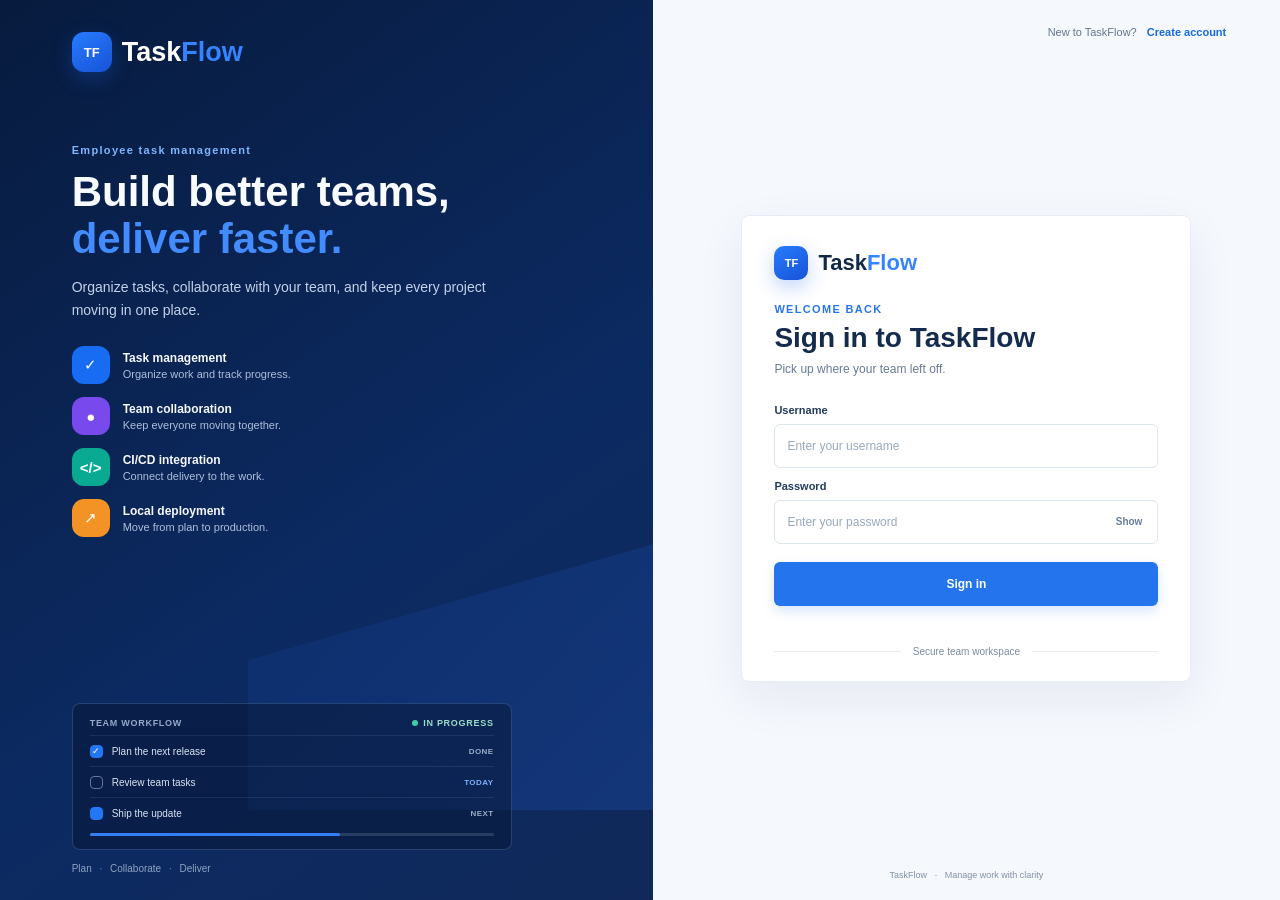
==== frontend/dashboard.html @ f5d3add3 "Initial TaskFlow project setup" ====
<!DOCTYPE html>
<html lang="en">
<head>
    <meta charset="UTF-8">
    <meta name="viewport" content="width=device-width, initial-scale=1.0">
    <title>TaskFlow Dashboard</title>
    <link rel="manifest" href="manifest.webmanifest">
    <meta name="theme-color" content="#061d4d">
    <link rel="stylesheet" href="style.css">
</head>
<body>
    <div class="workspace-shell">
        <aside class="sidebar">
            <a class="sidebar-brand" href="/" aria-label="TaskFlow home">
                <span class="sidebar-mark" aria-hidden="true">TF</span>
                <span>Task<span>Flow</span></span>
            </a>
            <p class="sidebar-label">WORKSPACE</p>
            <nav class="sidebar-nav" aria-label="Workspace">
                <a class="nav-link is-active" href="#overview"><span aria-hidden="true">&#9638;</span> Dashboard</a>
                <a class="nav-link" href="#task-board"><span aria-hidden="true">&#9744;</span> Tasks</a>
                <a class="nav-link" href="#employees"><span aria-hidden="true">&#128100;</span> Employees</a>
                <a class="nav-link" href="#service"><span aria-hidden="true">&#9678;</span> CI/CD Pipeline</a>
                <a class="nav-link" href="#notifications"><span aria-hidden="true">&#128276;</span> Notifications</a>
                <a class="nav-link" href="#settings"><span aria-hidden="true">&#9881;</span> Settings</a>
                <a class="nav-link" href="#adminPanel"><span aria-hidden="true">&#9878;</span> Admin</a>
            </nav>
            <div class="sidebar-bottom">
                <span class="online-indicator"></span>
                <div><strong>Workspace online</strong><small>TaskFlow local</small></div>
            </div>
        </aside>

        <div class="workspace-content">
            <header class="topbar">
                <div class="global-search">
                    <span class="search-icon" aria-hidden="true">&#128269;</span>
                    <input type="search" placeholder="Search tasks, employees, or pipelines..." aria-label="Search tasks">
                </div>
                <div class="topbar-account">
                    <span class="notification-badge" id="notificationBadge" aria-label="Notifications">0</span>
                    <span class="topbar-date" id="currentDate" aria-live="polite"></span>
                    <span class="account-avatar" aria-hidden="true">TF</span>
                    <span id="welcomeUser" class="welcome-user"></span>
                    <button class="button button-quiet" type="button" onclick="logout()">Log out</button>
                </div>
            </header>

            <main class="dashboard workspace-main" id="overview">
                <section class="dashboard-heading">
                    <div>
                        <p class="eyebrow">WORKSPACE OVERVIEW</p>
                        <h1>TaskFlow Dashboard</h1>
                        <p class="section-copy">Manage tasks and keep your work moving.</p>
                    </div>
                    <button class="button button-primary create-task-shortcut" type="button" onclick="openTaskModal()">+ Create task</button>
                </section>

                <section class="metric-grid" aria-label="Task summary">
                    <article class="metric-card metric-blue">
                        <span class="metric-icon" aria-hidden="true">&#9638;</span>
                        <div><p>Total tasks</p><strong id="metricTotal">0</strong><small>In your workspace</small></div>
                    </article>
                    <article class="metric-card metric-amber">
                        <span class="metric-icon" aria-hidden="true">&#9681;</span>
                        <div><p>Pending</p><strong id="metricPending">0</strong><small>Ready to move forward</small></div>
                    </article>
                    <article class="metric-card metric-green">
                        <span class="metric-icon" aria-hidden="true">&#10003;</span>
                        <div><p>Completed</p><strong id="metricCompleted">0</strong><small>Tasks finished</small></div>
                    </article>
                    <article class="metric-card metric-cyan">
                        <span class="metric-icon" aria-hidden="true">&#8599;</span>
                        <div><p>Completion</p><strong id="metricRate">0%</strong><small>Of all tasks</small></div>
                    </article>
                </section>

                <section class="dashboard-grid">
                    <div class="primary-column">
                        <section class="panel task-board-panel" id="task-board" aria-labelledby="taskBoardHeading">
                            <div class="panel-heading board-heading">
                                <div><h2 id="taskBoardHeading">Task board</h2><p id="taskSummary" class="panel-subtitle">Your task list</p><span class="live-sync-status"><i class="live-dot"></i><span id="liveSyncStatus">Live updates</span></span></div>
                                <div class="task-filters">
                                    <label class="visually-hidden" for="taskSearch">Search task titles</label>
                                    <input type="search" id="taskSearch" placeholder="Search tasks" oninput="renderTasks()">
                                    <label class="visually-hidden" for="statusFilter">Filter by status</label>
                                    <select id="statusFilter" onchange="renderTasks()">
                                        <option value="All">All tasks</option>
                                        <option value="To Do">To Do</option>
                                        <option value="In Progress">In Progress</option>
                                        <option value="Review">Review</option>
                                        <option value="Completed">Completed</option>
                                    </select>
                                </div>
                            </div>
                            <div class="task-table-toolbar">
                                <div class="chip-row">
                                    <button class="chip chip-active" type="button">All (12)</button>
                                    <button class="chip" type="button">To Do (4)</button>
                                    <button class="chip" type="button">In Progress (5)</button>
                                    <button class="chip" type="button">Completed (3)</button>
                                </div>
                                <div class="bulk-toolbar" id="bulkToolbar"><span id="selectedTaskCount">0 selected</span><select id="bulkStatus"><option value="">Set status</option><option>To Do</option><option>In Progress</option><option>Review</option><option>Completed</option></select><select id="bulkPriority"><option value="">Set priority</option><option>High</option><option>Medium</option><option>Low</option></select><button class="button button-secondary" type="button" onclick="applyBulkUpdate()">Apply</button><button class="button button-danger" type="button" onclick="deleteSelectedTasks()">Delete selected</button></div>
                            </div>
                            <p id="taskMessage" class="form-message" role="status" aria-live="polite"></p>
                            <div class="board-columns workflow-board">
                                <section class="board-lane" data-status="To Do"><div class="lane-heading"><h3><span class="lane-dot dot-amber"></span> To Do</h3><span class="lane-count" id="todoCount">0</span></div><div id="todoTasks" class="lane-tasks"></div></section>
                                <section class="board-lane" data-status="In Progress"><div class="lane-heading"><h3><span class="lane-dot dot-blue"></span> In Progress</h3><span class="lane-count" id="progressCount">0</span></div><div id="progressTasks" class="lane-tasks"></div></section>
                                <section class="board-lane" data-status="Review"><div class="lane-heading"><h3><span class="lane-dot dot-purple"></span> Review</h3><span class="lane-count" id="reviewCount">0</span></div><div id="reviewTasks" class="lane-tasks"></div></section>
                                <section class="board-lane" data-status="Completed"><div class="lane-heading"><h3><span class="lane-dot dot-green"></span> Completed</h3><span class="lane-count" id="completedCount">0</span></div><div id="completedTasks" class="lane-tasks"></div></section>
                            </div>
                        </section>

                        <section class="panel employee-panel" id="employees" aria-labelledby="employeeHeading">
                            <div class="panel-heading"><div><h2 id="employeeHeading">Employees</h2><p class="panel-subtitle">Team distribution</p></div><button class="button button-secondary" type="button" onclick="openEmployeeModal()">+ Add Employee</button></div>
                            <div class="employee-grid" id="employeeGrid"></div>
                        </section>
                    </div>

                    <aside class="secondary-column">
                        <section class="panel service-panel" id="service" aria-labelledby="serviceHeading">
                            <div class="panel-heading"><div><h2 id="serviceHeading">System status</h2><p class="panel-subtitle">Live backend connection</p></div><button class="button button-secondary" type="button" onclick="triggerPipeline()">Run pipeline</button></div>
                            <div class="service-status-row"><span class="service-dot is-checking" id="serviceDot"></span><strong id="serviceState">Checking service</strong></div>
                            <p id="serviceDetail" class="service-detail">Connecting to the TaskFlow API...</p>
                            <div class="service-divider"></div>
                            <div class="pipeline-list" id="pipelineList"></div>
                        </section>

                        <section class="panel progress-panel" aria-labelledby="progressHeading">
                            <div class="panel-heading"><div><h2 id="progressHeading">Task progress</h2><p class="panel-subtitle">Completion across your tasks</p></div></div>
                            <div class="progress-ring" id="progressRing"><span id="progressRingValue">0%</span></div>
                            <div class="progress-legend"><span><i class="legend-dot dot-green"></i> Completed</span><strong id="progressCompletedLabel">0</strong></div>
                            <div class="progress-legend"><span><i class="legend-dot dot-amber"></i> Pending</span><strong id="progressPendingLabel">0</strong></div>
                        </section>

                        <section class="panel notifications-panel" id="notifications" aria-labelledby="notificationsHeading">
                            <div class="panel-heading"><div><h2 id="notificationsHeading">Notifications</h2><p class="panel-subtitle">Recent updates</p></div></div>
                            <ul class="notification-list" id="notificationList"></ul>
                        </section>
                    </aside>
                </section>
                <section class="panel settings-panel" id="settings" aria-labelledby="settingsHeading">
                    <div class="panel-heading"><div><h2 id="settingsHeading">Settings</h2><p class="panel-subtitle">Personal dashboard preferences</p></div><span class="service-icon" aria-hidden="true">&#9881;</span></div>
                    <div class="settings-grid">
                        <label class="setting-row"><span><strong>Auto-refresh notifications</strong><small>Refresh unread activity every 30 seconds.</small></span><input type="checkbox" id="settingAutoRefresh" checked onchange="saveSettings()"></label>
                        <label class="setting-row"><span><strong>Compact task cards</strong><small>Use a denser task board layout.</small></span><input type="checkbox" id="settingCompactTasks" onchange="saveSettings()"></label>
                        <label class="setting-row"><span><strong>Show completed tasks</strong><small>Keep completed work visible on the board.</small></span><input type="checkbox" id="settingShowCompleted" checked onchange="saveSettings()"></label>
                        <label class="setting-row"><span><strong>Dark mode</strong><small>Use a darker workspace theme.</small></span><input type="checkbox" id="settingDarkMode" onchange="saveSettings()"></label>
                        <button class="button button-secondary" type="button" onclick="downloadTaskReport()">Download CSV report</button>
                        <button class="button button-secondary" type="button" onclick="downloadPdfReport()">Download PDF report</button>
                        <button class="button button-secondary" type="button" onclick="setupTwoFactor()">Set up authenticator OTP</button>
                        <button class="button button-secondary" type="button" onclick="enableBrowserNotifications()">Enable browser notifications</button>
                    </div>
                    <p id="settingsMessage" class="form-message" role="status" aria-live="polite"></p>
                </section>
                <section class="product-grid">
                    <section class="panel analytics-panel" aria-labelledby="analyticsHeading">
                        <div class="panel-heading"><div><h2 id="analyticsHeading">Analytics</h2><p class="panel-subtitle">Live workload overview</p></div><div class="report-filters"><input id="reportFrom" type="date" aria-label="Report from date"><input id="reportTo" type="date" aria-label="Report to date"><button class="chip chip-active" type="button" onclick="applyReportFilter()">Apply</button></div></div>
                        <div class="analytics-stats"><div><strong id="analyticsTotal">0</strong><small>Total</small></div><div><strong id="analyticsCompleted">0</strong><small>Completed</small></div><div><strong id="analyticsOverdue">0</strong><small>Overdue</small></div></div>
                        <div class="analytics-bars"><div><span>High priority</span><b id="highPriorityBar"></b></div><div><span>Medium priority</span><b id="mediumPriorityBar"></b></div><div><span>Low priority</span><b id="lowPriorityBar"></b></div></div>
                    </section>
                    <section class="panel calendar-panel" aria-labelledby="calendarHeading">
                        <div class="panel-heading"><div><h2 id="calendarHeading">Upcoming calendar</h2><p class="panel-subtitle">Tasks with due dates</p></div><div class="calendar-controls"><button class="chip chip-active" onclick="setCalendarView('month')">Month</button><button class="chip" onclick="setCalendarView('week')">Week</button><button class="chip" onclick="setCalendarView('day')">Day</button></div></div>
                        <div id="calendarGrid" class="calendar-grid"></div><div id="calendarList" class="calendar-list"></div>
                    </section>
                    <section class="panel activity-panel" aria-labelledby="activityHeading">
                        <div class="panel-heading"><div><h2 id="activityHeading">Activity history</h2><p class="panel-subtitle">Recent workspace events</p></div></div>
                        <div id="activityList" class="activity-list"></div>
                    </section>
                    <section class="panel admin-panel" id="adminPanel" aria-labelledby="adminHeading">
                        <div class="panel-heading"><div><h2 id="adminHeading">Admin control</h2><p class="panel-subtitle">Manage workspace access</p></div></div>
                        <div id="adminUserList" class="admin-user-list"><p class="lane-empty">Admin access required.</p></div>
                        <div class="admin-actions"><button class="button button-secondary" type="button" onclick="loadMonitoringMetrics()">Refresh monitoring</button><button class="button button-secondary" type="button" onclick="createDatabaseBackup()">Create database backup</button></div>
                        <p id="monitoringMessage" class="form-message" role="status" aria-live="polite"></p>
                    </section>
                </section>
            </main>
        </div>
    </div>

    <div class="modal-backdrop hidden" id="taskModal" aria-hidden="true">
        <div class="task-modal" role="dialog" aria-modal="true" aria-labelledby="taskModalTitle">
            <div class="modal-header">
                <h3 id="taskModalTitle">Create New Task</h3>
                <button type="button" class="modal-close" aria-label="Close" onclick="closeTaskModal()">×</button>
            </div>
            <form id="taskCreateForm" onsubmit="submitTaskForm(event)">
                <label>
                    <span>Task Title *</span>
                    <input type="text" id="taskFormTitle" maxlength="200" required>
                </label>
                <label>
                    <span>Description</span>
                    <textarea id="taskFormDescription" rows="3" placeholder="Enter task description"></textarea>
                </label>
                <div class="modal-row">
                    <label>
                        <span>Assigned To</span>
                        <select id="taskFormAssignee"><option value="">Unassigned</option></select>
                    </label>
                    <label>
                        <span>Priority *</span>
                        <select id="taskFormPriority">
                            <option value="High">High</option>
                            <option value="Medium" selected>Medium</option>
                            <option value="Low">Low</option>
                        </select>
                    </label>
                </div>
                <div class="modal-row">
                    <label>
                        <span>Due Date</span>
                        <input type="date" id="taskFormDueDate">
                    </label>
                    <label>
                        <span>Status</span>
                        <select id="taskFormStatus">
                            <option value="To Do" selected>To Do</option>
                            <option value="In Progress">In Progress</option>
                            <option value="Review">Review</option>
                            <option value="Completed">Completed</option>
                        </select>
                    </label>
                </div>
                <div class="modal-actions">
                    <button type="button" class="button button-quiet" onclick="closeTaskModal()">Cancel</button>
                    <button type="submit" class="button button-primary">Create Task</button>
                </div>
            </form>
        </div>
    </div>
    <div class="modal-backdrop hidden" id="employeeModal" aria-hidden="true">
        <div class="task-modal" role="dialog" aria-modal="true" aria-labelledby="employeeModalTitle">
            <div class="modal-header">
                <h3 id="employeeModalTitle">Add Employee</h3>
                <button type="button" class="modal-close" aria-label="Close" onclick="closeEmployeeModal()">×</button>
            </div>
            <form id="employeeForm" onsubmit="submitEmployeeForm(event)">
                <input type="hidden" id="employeeId">
                <label><span>Name *</span><input id="employeeName" maxlength="80" required></label>
                <label><span>Email *</span><input id="employeeEmail" type="email" maxlength="160" required></label>
                <label><span>Role</span><input id="employeeRole" maxlength="80" value="Employee"></label>
                <label><span>Status</span><select id="employeeStatus"><option>Active</option><option>On leave</option><option>Inactive</option></select></label>
                <div class="modal-actions"><button type="button" class="button button-quiet" onclick="closeEmployeeModal()">Cancel</button><button type="submit" class="button button-primary" id="employeeSubmitButton">Add Employee</button></div>
            </form>
        </div>
    </div>
    <div class="modal-backdrop hidden" id="employeeDetailsModal" aria-hidden="true">
        <div class="task-modal" role="dialog" aria-modal="true" aria-labelledby="employeeDetailsTitle">
            <div class="modal-header"><h3 id="employeeDetailsTitle">Employee details</h3><button type="button" class="modal-close" aria-label="Close" onclick="closeEmployeeDetails()">×</button></div>
            <div id="employeeDetailsContent" class="employee-details-content"></div>
            <div class="modal-actions"><button type="button" class="button button-primary" onclick="closeEmployeeDetails()">Close</button></div>
        </div>
    </div>
    <div class="modal-backdrop hidden" id="commentsModal" aria-hidden="true">
        <div class="task-modal comments-modal" role="dialog" aria-modal="true" aria-labelledby="commentsTitle">
            <div class="modal-header"><h3 id="commentsTitle">Task comments</h3><button type="button" class="modal-close" aria-label="Close" onclick="closeComments()">×</button></div>
            <div id="commentsList" class="comments-list"></div>
            <form id="commentForm" class="comment-form" onsubmit="submitComment(event)"><input id="commentBody" maxlength="1000" placeholder="Write a comment..." required><button class="button button-primary" type="submit">Post</button></form>
            <form id="attachmentForm" class="comment-form" onsubmit="uploadAttachment(event)"><input id="attachmentFile" type="file" required><button class="button button-secondary" type="submit">Attach</button></form>
            <div id="attachmentList" class="attachment-list"></div>
        </div>
    </div>
    <script src="script.js" defer></script>
    <script src="dashboard.js" defer></script>
</body>
</html>
---- frontend/style.css ----
:root {
	color-scheme: light;
	font-family: "Avenir Next", "Century Gothic", sans-serif;
	color: #203331;
	background: #f3f6f2;
	font-synthesis: none;
	text-rendering: optimizeLegibility;
	--ink: #203331;
	--muted: #62716c;
	--line: #dce4df;
	--surface: #ffffff;
	--canvas: #f3f6f2;
	--green: #176b57;
	--green-dark: #105443;
	--coral: #ad4937;
}

* {
	box-sizing: border-box;
}

body {
	min-width: 320px;
	min-height: 100vh;
	margin: 0;
	background: var(--canvas);
}

a {
	color: var(--green);
	font-weight: 600;
}

button,
input,
select {
	font: inherit;
}

button,
input,
select {
	min-height: 44px;
}

input,
select {
	width: 100%;
	padding: 10px 12px;
	color: var(--ink);
	background: var(--surface);
	border: 1px solid var(--line);
	border-radius: 5px;
}

input:focus,
select:focus,
button:focus-visible,
a:focus-visible {
	outline: 3px solid #90cbb8;
	outline-offset: 2px;
}

h1,
h2,
h3,
p {
	margin-top: 0;
}

h1,
h2 {
	color: var(--ink);
}

.brand {
	color: var(--ink);
	font-family: Georgia, serif;
	font-size: 23px;
	font-weight: 700;
	text-decoration: none;
}

.button {
	display: inline-flex;
	align-items: center;
	justify-content: center;
	padding: 9px 14px;
	border: 1px solid transparent;
	border-radius: 5px;
	cursor: pointer;
	font-size: 14px;
	font-weight: 650;
	white-space: nowrap;
}

.button-primary {
	color: #fff;
	background: var(--green);
}

.button-primary:hover {
	background: var(--green-dark);
}

.button-secondary {
	color: var(--green-dark);
	background: #e7f2ed;
}

.button-quiet {
	color: var(--ink);
	background: transparent;
	border-color: var(--line);
}

.button-danger {
	color: var(--coral);
	background: transparent;
	border-color: #ead4cf;
}

.eyebrow {
	margin-bottom: 10px;
	color: var(--green);
	font-size: 12px;
	font-weight: 700;
	text-transform: uppercase;
}

.auth-page {
	padding: 28px clamp(20px, 6vw, 88px);
}

.auth-page > .brand {
	display: inline-block;
}

.auth-layout {
	display: grid;
	grid-template-columns: minmax(0, 1fr) minmax(320px, 440px);
	gap: clamp(40px, 9vw, 140px);
	align-items: center;
	width: min(1100px, 100%);
	min-height: calc(100vh - 100px);
	margin: 0 auto;
}

.auth-intro {
	max-width: 480px;
}

.auth-intro h1 {
	max-width: 440px;
	margin-bottom: 18px;
	font-family: Georgia, serif;
	font-size: 44px;
	font-weight: 500;
	line-height: 1.12;
}

.auth-intro > p:last-child,
.section-copy {
	color: var(--muted);
	font-size: 16px;
	line-height: 1.6;
}

.auth-panel {
	padding: 34px;
	background: var(--surface);
	border: 1px solid var(--line);
	border-radius: 7px;
	box-shadow: 0 16px 42px rgb(32 51 49 / 6%);
}

.auth-panel h2 {
	margin-bottom: 26px;
	font-family: Georgia, serif;
	font-size: 30px;
	font-weight: 500;
}

.auth-panel form {
	display: grid;
	gap: 10px;
}

.auth-panel label {
	margin-top: 6px;
	font-size: 13px;
	font-weight: 650;
}

.auth-panel form .button {
	margin-top: 12px;
}

.form-message {
	min-height: 22px;
	margin: 12px 0 0;
	color: var(--coral);
	font-size: 14px;
}

.auth-switch {
	margin: 16px 0 0;
	color: var(--muted);
	font-size: 14px;
}

.app-header {
	display: flex;
	align-items: center;
	justify-content: space-between;
	min-height: 70px;
	padding: 0 clamp(18px, 5vw, 72px);
	background: var(--surface);
	border-bottom: 1px solid var(--line);
}

.account-tools {
	display: flex;
	align-items: center;
	gap: 18px;
}

.welcome-user {
	color: var(--muted);
	font-size: 14px;
}

.dashboard {
	width: min(1000px, calc(100% - 40px));
	margin: 52px auto 80px;
}

.dashboard-heading {
	display: flex;
	align-items: end;
	justify-content: space-between;
	margin-bottom: 26px;
}

.dashboard-heading h1 {
	margin-bottom: 6px;
	font-family: Georgia, serif;
	font-size: 36px;
	font-weight: 500;
}

.section-copy {
	margin-bottom: 0;
	font-size: 14px;
}

.task-composer {
	display: grid;
	grid-template-columns: 1fr auto;
	gap: 10px;
	padding: 14px;
	background: var(--surface);
	border: 1px solid var(--line);
	border-radius: 7px;
}

.task-composer input {
	border-color: transparent;
}

.task-composer input:focus {
	border-color: var(--line);
}

.task-table-toolbar {
	margin: 12px 0 8px;
}

.bulk-toolbar {
	display: flex;
	align-items: center;
	gap: 7px;
	flex-wrap: wrap;
	margin-top: 10px;
	padding: 8px;
	background: #f7f9fd;
	border: 1px solid #e8eef8;
	border-radius: 10px;
	color: #7185a6;
	font-size: 11px;
}

.bulk-toolbar select {
	width: auto;
	min-height: 32px;
	padding: 5px 8px;
	font-size: 11px;
}

.bulk-toolbar:not(.has-selection) {
	opacity: 0.7;
}

.task-select {
	grid-column: 1 / -1;
	width: 16px;
	min-height: 16px;
	accent-color: #287cff;
}

.chip-row {
	display: flex;
	flex-wrap: wrap;
	gap: 8px;
}

.chip {
	padding: 7px 10px;
	background: #f3f6fb;
	border: 1px solid #e4ebf6;
	border-radius: 999px;
	color: #526c8c;
	font-size: 12px;
	font-weight: 700;
	cursor: pointer;
}

.chip-active {
	background: #edf7f2;
	border-color: #bfe9d4;
	color: #166c55;
}

.task-meta {
	display: flex;
	align-items: center;
	gap: 8px;
	flex-wrap: wrap;
	margin: 4px 0 8px;
	color: #5d7090;
	font-size: 11px;
}

.priority-pill {
	display: inline-flex;
	align-items: center;
	justify-content: center;
	min-width: 68px;
	padding: 4px 8px;
	border-radius: 999px;
	font-size: 11px;
	font-weight: 800;
	letter-spacing: 0.02em;
}

.priority-high {
	background: #ffe3e1;
	color: #c43b3b;
}

.priority-medium {
	background: #fff0d9;
	color: #b06a00;
}

.priority-low {
	background: #e7f6ea;
	color: #1a8a61;
}

.task-section {
	margin-top: 38px;
}

.task-section-heading {
	display: flex;
	align-items: end;
	justify-content: space-between;
	gap: 20px;
	margin-bottom: 16px;
}

.task-section-heading h2 {
	margin-bottom: 5px;
	font-size: 20px;
}

.task-summary {
	margin-bottom: 0;
	color: var(--muted);
	font-size: 13px;
}

.task-filters {
	display: grid;
	grid-template-columns: minmax(170px, 230px) 150px;
	gap: 8px;
}

.task-list {
	display: grid;
	gap: 8px;
}

.task-item {
	display: grid;
	grid-template-columns: minmax(0, 1fr) auto auto auto;
	gap: 8px;
	align-items: center;
	padding: 14px;
	background: var(--surface);
	border: 1px solid var(--line);
	border-radius: 6px;
}

.task-details {
	display: grid;
	grid-template-columns: minmax(82px, auto) 1fr;
	gap: 12px;
	align-items: center;
	min-width: 0;
}

.task-details h3 {
	overflow-wrap: anywhere;
	margin: 0;
	font-size: 15px;
	font-weight: 600;
}

.is-completed h3 {
	color: var(--muted);
	text-decoration: line-through;
}

.status {
	display: inline-block;
	width: fit-content;
	padding: 4px 8px;
	border-radius: 4px;
	font-size: 12px;
	font-weight: 650;
}

.status-pending {
	color: #79511a;
	background: #f8efd9;
}

.status-completed {
	color: var(--green-dark);
	background: #e4f1eb;
}

.empty-state {
	padding: 26px;
	color: var(--muted);
	text-align: center;
	background: var(--surface);
	border: 1px dashed var(--line);
	border-radius: 6px;
}

.visually-hidden {
	position: absolute;
	width: 1px;
	height: 1px;
	overflow: hidden;
	clip: rect(0, 0, 0, 0);
	white-space: nowrap;
	clip-path: inset(50%);
}

.workspace-shell {
	display: flex;
	min-height: 100vh;
	background: linear-gradient(180deg, #f3f6fa 0%, #eef4fb 100%);
}

.sidebar {
	width: 260px;
	padding: 20px 18px 18px;
	background: linear-gradient(180deg, #061d4d 0%, #0b254f 100%);
	color: #e7efff;
}

.sidebar-brand {
	display: inline-flex;
	align-items: center;
	gap: 12px;
	margin-bottom: 20px;
	padding: 4px 6px;
	color: #f5f9ff;
	font-size: 23px;
	font-weight: 780;
	text-decoration: none;
}

.sidebar-mark {
	display: inline-grid;
	place-items: center;
	width: 32px;
	height: 32px;
	background: linear-gradient(135deg, #2f7df7 0%, #1d5ad5 100%);
	border-radius: 10px;
	box-shadow: 0 10px 22px rgb(36 106 232 / 28%);
	font-size: 13px;
	font-weight: 800;
}

.sidebar-brand span span {
	color: #56a6ff;
}

.sidebar-label {
	margin: 0 0 12px;
	color: rgb(173 196 246 / 78%);
	font-size: 10px;
	letter-spacing: 0.08em;
	text-transform: uppercase;
}

.sidebar-nav {
	display: grid;
	gap: 10px;
}

.nav-link {
	display: flex;
	align-items: center;
	gap: 10px;
	padding: 11px 12px;
	border-radius: 10px;
	color: rgb(220 230 250 / 96%);
	font-size: 14px;
	font-weight: 600;
	text-decoration: none;
	transition: background 160ms ease, transform 160ms ease;
}

.nav-link.is-active {
	background: rgba(76, 134, 255, 0.22);
	box-shadow: inset 0 0 0 1px rgb(118 158 255 / 28%);
}

.nav-link:hover {
	background: rgba(255, 255, 255, 0.04);
}

.sidebar-bottom {
	display: flex;
	align-items: center;
	gap: 12px;
	padding: 12px 10px 0;
	margin-top: 22px;
	border-top: 1px solid rgb(157 182 237 / 18%);
	color: #ebf1ff;
	font-size: 12px;
}

.online-indicator {
	width: 10px;
	height: 10px;
	background: #4fd29d;
	border-radius: 50%;
	box-shadow: 0 0 0 4px rgb(79 210 157 / 18%);
}

.workspace-content {
	flex: 1;
	padding: 18px 26px 20px;
}

.global-search {
	display: flex;
	align-items: center;
	gap: 10px;
	flex: 1;
	max-width: 520px;
	padding: 0 14px;
	background: rgba(255, 255, 255, 0.72);
	border: 1px solid rgba(141, 162, 197, 0.2);
	border-radius: 12px;
	box-shadow: inset 0 1px 0 rgba(255, 255, 255, 0.8);
}

.search-icon {
	color: #7185a6;
	font-size: 15px;
}

.global-search input {
	flex: 1;
	border: none;
	background: transparent;
	padding: 12px 0;
	font-size: 14px;
	color: #203456;
}

.notification-badge {
	display: inline-grid;
	place-items: center;
	width: 22px;
	height: 22px;
	background: #fff4d9;
	border-radius: 50%;
	color: #bb6d00;
	font-size: 11px;
	font-weight: 800;
}

.topbar {
	display: flex;
	align-items: center;
	justify-content: space-between;
	gap: 20px;
	padding: 8px 2px 14px;
}

.breadcrumb {
	color: #5c6a7e;
	font-size: 13px;
	font-weight: 600;
}

.breadcrumb span {
	color: #8ea0b8;
}

.topbar-account {
	display: flex;
	align-items: center;
	gap: 14px;
	color: #2c405c;
	font-size: 12px;
	font-weight: 600;
}

.account-avatar {
	display: inline-grid;
	place-items: center;
	width: 30px;
	height: 30px;
	background: linear-gradient(135deg, #9bb8ff, #5379f5);
	border-radius: 50%;
	color: white;
	font-size: 12px;
	font-weight: 700;
}

.workspace-main {
	width: min(100%, 1200px);
	margin: 10px auto 0;
}

.dashboard-heading {
	display: flex;
	align-items: center;
	justify-content: space-between;
	gap: 18px;
	margin-bottom: 18px;
}

.dashboard-heading h1 {
	margin: 0 0 8px;
	font-size: 30px;
	font-weight: 800;
	color: #1e2f4e;
}

.session-summary {
	color: #62748d;
	font-size: 14px;
}

.metric-grid {
	display: grid;
	grid-template-columns: repeat(4, minmax(0, 1fr));
	gap: 16px;
	margin-bottom: 22px;
}

.metric-card {
	display: flex;
	align-items: center;
	gap: 14px;
	padding: 16px 18px;
	background: rgba(255, 255, 255, 0.8);
	border: 1px solid rgba(150, 171, 204, 0.18);
	border-radius: 14px;
	box-shadow: 0 10px 30px rgba(26, 52, 91, 0.03);
}

.metric-card .metric-icon {
	display: grid;
	place-items: center;
	width: 42px;
	height: 42px;
	border-radius: 12px;
	font-size: 18px;
	font-weight: 800;
}

.metric-card p,
.metric-card small {
	margin: 0;
}

.metric-card p {
	color: #7287a2;
	font-size: 12px;
	font-weight: 700;
}

.metric-card strong {
	display: block;
	margin: 2px 0 2px;
	color: #1a2d4b;
	font-size: 22px;
	line-height: 1.2;
}

.metric-card small {
	color: #7890ad;
	font-size: 11px;
}

.metric-blue .metric-icon { background: #dfeaff; color: #2f6ef0; }
.metric-amber .metric-icon { background: #f8e9d0; color: #e7a33a; }
.metric-green .metric-icon { background: #dff4ed; color: #1fa57c; }
.metric-cyan .metric-icon { background: #dff3ff; color: #2990ca; }

.dashboard-grid {
	display: grid;
	grid-template-columns: minmax(0, 1.95fr) minmax(260px, 0.95fr);
	gap: 22px;
}

.panel {
	background: rgba(255, 255, 255, 0.78);
	border: 1px solid rgba(144, 166, 196, 0.2);
	border-radius: 18px;
	box-shadow: 0 10px 26px rgba(17, 37, 62, 0.03);
}

.task-board-panel {
	padding: 18px 18px 14px;
}

.panel-heading {
	display: flex;
	align-items: center;
	justify-content: space-between;
	margin-bottom: 16px;
}

.panel-heading h2,
.panel-heading h3 {
	margin: 0;
	color: #1d2f4d;
	font-size: 18px;
	font-weight: 800;
}

.panel-subtitle {
	margin: 4px 0 0;
	color: #7d8ea7;
	font-size: 12px;
}

.live-sync-status {
	display: inline-flex;
	align-items: center;
	gap: 6px;
	margin-top: 7px;
	color: #288c68;
	font-size: 10px;
	font-weight: 700;
}

.live-dot {
	display: inline-block;
	width: 7px;
	height: 7px;
	background: #36c58d;
	border-radius: 50%;
	box-shadow: 0 0 0 3px rgb(54 197 141 / 16%);
	animation: live-pulse 1.6s ease-in-out infinite;
}

.live-dot.is-offline {
	background: #e8a63b;
	box-shadow: 0 0 0 3px rgb(232 166 59 / 16%);
}

@keyframes live-pulse {
	0%, 100% { opacity: 1; }
	50% { opacity: 0.45; }
}

.task-filters {
	display: flex;
	align-items: center;
	gap: 10px;
}

.task-filters input,
.task-filters select {
	min-height: 38px;
	padding: 8px 12px;
	border: 1px solid #dfe5ef;
	border-radius: 10px;
	background: #fff;
	color: #1b2f4e;
}

.task-composer {
	display: flex;
	align-items: center;
	gap: 10px;
	margin: 12px 0 8px;
	padding: 8px 10px;
	background: #f6f9ff;
	border: 1px solid #e5ebf7;
	border-radius: 12px;
}

.task-composer input {
	flex: 1;
	min-height: 42px;
	padding: 10px 12px;
	border: 0;
	background: transparent;
}

.task-composer .button-primary {
	padding: 10px 16px;
	border-radius: 10px;
}

.board-columns {
	display: grid;
	grid-template-columns: repeat(2, minmax(0, 1fr));
	gap: 12px;
	margin-top: 12px;
}

.dot-blue { background: #4f8cff; }
.dot-purple { background: #9b78e8; }
.board-lane {
	min-height: 210px;
	padding: 14px 12px 10px;
	background: #fafcff;
	border: 1px solid #ebf0f8;
	border-radius: 12px;
}
.workflow-board {
	grid-template-columns: repeat(4, minmax(0, 1fr));
}

.lane-heading {
	display: flex;
	align-items: center;
	justify-content: space-between;
	margin-bottom: 10px;
	padding: 0 2px;
}

.lane-heading h3 {
	display: flex;
	align-items: center;
	gap: 8px;
	margin: 0;
	font-size: 14px;
	font-weight: 800;
	color: #2a3d5e;
}

.lane-dot {
	display: inline-block;
	width: 10px;
	height: 10px;
	border-radius: 50%;
}

.dot-amber { background: #f0b95f; }
.dot-green { background: #37bf8a; }

.lane-count {
	display: inline-grid;
	place-items: center;
	min-width: 24px;
	height: 24px;
	padding: 0 7px;
	background: #eef1fa;
	border-radius: 999px;
	color: #435574;
	font-size: 11px;
	font-weight: 700;
}

#pendingTasks,
#completedTasks {
	display: grid;
	gap: 8px;
}

.board-task {
	display: grid;
	grid-template-columns: minmax(0, 1fr) auto;
	gap: 4px 12px;
	padding: 8px 10px;
	background: #fff;
	border: 1px solid #edf1f9;
	border-radius: 10px;
}

.board-task h4 {
	margin: 0;
	color: #1b2f4e;
	font-size: 13px;
	font-weight: 700;
}

.task-description {
	grid-column: 1 / -1;
	margin: 0;
	color: #7185a6;
	font-size: 11px;
	overflow: hidden;
	text-overflow: ellipsis;
	white-space: nowrap;
}

.board-task .task-meta {
	grid-column: 1 / -1;
}

.board-task .task-card-actions {
	grid-column: 1 / -1;
}

.task-card-actions {
	display: flex;
	gap: 6px;
	flex-wrap: wrap;
}

.task-action {
	padding: 5px 7px;
	background: #eef4ff;
	border: 0;
	border-radius: 7px;
	color: #366fe9;
	font-size: 11px;
	font-weight: 700;
	cursor: pointer;
}

.task-action-primary {
	background: #dff6ea;
	color: #1e9b5d;
}

.task-action-delete {
	background: #fee7ea;
	color: #d14a6a;
}

.lane-empty {
	padding: 14px 10px;
	color: #7185a6;
	font-size: 12px;
	text-align: center;
}

.secondary-column {
	display: grid;
	gap: 16px;
}

.service-panel,
.progress-panel {
	padding: 16px 16px 18px;
}

.service-status-row {
	display: flex;
	align-items: center;
	gap: 8px;
	margin: 14px 0 8px;
	color: #203760;
	font-weight: 700;
}

.service-dot {
	display: inline-block;
	width: 10px;
	height: 10px;
	background: #dfe7f7;
	border-radius: 50%;
}

.service-dot.is-online { background: #50c98e; }
.service-dot.is-offline { background: #f26d6d; }
.service-dot.is-checking { background: #ffc857; }

.service-detail {
	margin: 0;
	color: #7086a8;
	font-size: 12px;
}

.service-divider {
	height: 1px;
	margin: 14px 0 12px;
	background: #edf1f9;
}

.pipeline-info {
	display: flex;
	align-items: center;
	gap: 10px;
	color: #2c3f61;
}

.pipeline-mark {
	display: grid;
	place-items: center;
	width: 28px;
	height: 28px;
	background: #eef5ff;
	border-radius: 8px;
	color: #3d7dee;
	font-weight: 800;
}

.progress-ring {
	--progress: 0%;
	position: relative;
	width: 120px;
	height: 120px;
	margin: 8px auto 16px;
	display: grid;
	place-items: center;
	background: conic-gradient(#33c58d var(--progress), #ebf0f9 0);
	border-radius: 50%;
}

.progress-ring::before {
	content: "";
	position: absolute;
	inset: 14px;
	background: white;
	border-radius: 50%;
}

#progressRingValue {
	position: relative;
	color: #1d3054;
	font-size: 20px;
	font-weight: 800;
}

.progress-legend {
	display: flex;
	align-items: center;
	justify-content: space-between;
	margin-top: 8px;
	color: #587090;
	font-size: 12px;
	font-weight: 700;
}

.employee-panel,
.notifications-panel {
	padding: 18px 18px 16px;
}

.employee-grid {
	display: grid;
	grid-template-columns: repeat(2, minmax(0, 1fr));
	gap: 12px;
}

.employee-stat-card {
	display: flex;
	align-items: center;
	gap: 12px;
	padding: 14px 12px;
	border-radius: 12px;
	background: #f8faff;
	border: 1px solid #e9eef9;
}

.employee-stat-card.blue { background: #edf4ff; }
.employee-stat-card.green { background: #edfdf5; }
.employee-stat-card.amber { background: #fff8eb; }
.employee-stat-card.red { background: #fff0f1; }

.employee-icon {
	display: grid;
	place-items: center;
	width: 38px;
	height: 38px;
	background: rgba(255, 255, 255, 0.7);
	border-radius: 10px;
	font-size: 18px;
}

.employee-stat-card h3 {
	margin: 0 0 2px;
	color: #1f3155;
	font-size: 24px;
	line-height: 1;
}

.employee-stat-card p {
	margin: 0;
	color: #5f718c;
	font-size: 12px;
	font-weight: 650;
}

.employee-records {
	display: grid;
	gap: 8px;
	grid-column: 1 / -1;
	margin-top: 4px;
}

.employee-record {
	display: grid;
	grid-template-columns: minmax(0, 1fr) auto auto;
	gap: 10px;
	align-items: center;
	padding: 9px 10px;
	background: #fff;
	border: 1px solid #e9eef7;
	border-radius: 10px;
}

.employee-record strong,
.employee-record small {
	display: block;
}

.employee-record strong {
	color: #243c62;
	font-size: 12px;
}

.employee-record small {
	margin-top: 2px;
	color: #7185a6;
	font-size: 11px;
}

.pipeline-list {
	display: grid;
	gap: 10px;
	margin-top: 10px;
}

.pipeline-item {
	display: grid;
	grid-template-columns: auto 1fr auto;
	gap: 10px;
	align-items: center;
	padding: 10px 8px;
	background: #f9fbff;
	border: 1px solid #edf2fb;
	border-radius: 10px;
}

.pipeline-dot {
	display: block;
	width: 9px;
	height: 9px;
	border-radius: 50%;
	background: #7a8ead;
}

.pipeline-item.success .pipeline-dot { background: #40c790; }
.pipeline-item.running .pipeline-dot { background: #f2b545; }
.pipeline-item.failed .pipeline-dot { background: #eb6a69; }

.pipeline-item strong {
	display: block;
	color: #223b63;
	font-size: 13px;
}

.pipeline-item small {
	color: #7185a6;
	font-size: 11px;
}

.status-tag {
	padding: 5px 7px;
	border-radius: 999px;
	font-size: 10px;
	font-weight: 800;
	letter-spacing: 0.03em;
	text-transform: uppercase;
}

.status-tag.success {
	background: #eafaf2;
	color: #1d905f;
}

.status-tag.running {
	background: #fff3d7;
	color: #b46d00;
}

.status-tag.failed {
	background: #fee9eb;
	color: #bf4d5d;
}

.notification-list {
	list-style: none;
	margin: 12px 0 0;
	padding: 0;
	display: grid;
	gap: 10px;
}

.notification-list li {
	display: flex;
	align-items: flex-start;
	gap: 10px;
	padding: 8px 0;
	border-bottom: 1px solid #edf1f9;
}

.notification-list li:last-child {
	border-bottom: none;
}

.notification-list li.is-read {
	opacity: 0.62;
}

.notice-icon {
	display: inline-grid;
	place-items: center;
	width: 28px;
	height: 28px;
	border-radius: 9px;
	font-size: 12px;
	font-weight: 800;
	color: white;
}

.notice-icon.success { background: #35bd8b; }
.notice-icon.info { background: #4f8cff; }
.notice-icon.danger { background: #ec6b6f; }

.notification-list strong {
	display: block;
	color: #233c63;
	font-size: 12px;
	line-height: 1.4;
}

.notification-list small {
	color: #7185a6;
	font-size: 11px;
}

.hidden {
	display: none !important;
}

.hidden-auth-field {
	display: none;
}

.hidden-auth-field.is-visible {
	display: block;
}

.modal-backdrop {
	position: fixed;
	inset: 0;
	z-index: 100;
	display: grid;
	place-items: center;
	background: rgba(11, 17, 28, 0.45);
	backdrop-filter: blur(3px);
}

.task-modal {
	width: min(520px, calc(100% - 28px));
	max-height: calc(100vh - 28px);
	overflow-y: auto;
	background: white;
	border: 1px solid #e5edf8;
	border-radius: 18px;
	box-shadow: 0 24px 60px rgba(10, 18, 33, 0.22);
	padding: 20px 18px 16px;
}

.modal-header {
	display: flex;
	align-items: center;
	justify-content: space-between;
	margin-bottom: 14px;
}

.modal-header h3 {
	margin: 0;
	color: #1d3054;
	font-size: 24px;
}

.modal-close {
	padding: 0;
	width: 30px;
	height: 30px;
	border: 0;
	background: #f2f6ff;
	border-radius: 50%;
	font-size: 22px;
	color: #486386;
	cursor: pointer;
}

#taskCreateForm {
	display: grid;
	gap: 14px;
}

#taskCreateForm label {
	display: grid;
	gap: 6px;
	color: #34507a;
	font-size: 12px;
	font-weight: 700;
}

#taskCreateForm textarea,
#taskCreateForm input,
#taskCreateForm select {
	width: 100%;
	padding: 10px 12px;
	border: 1px solid #dde5ef;
	border-radius: 10px;
	background: #fff;
	font-size: 14px;
	color: #1d2e4d;
}

.modal-row {
	display: grid;
	grid-template-columns: repeat(2, minmax(0, 1fr));
	gap: 12px;
}

.modal-actions {
	display: flex;
	justify-content: flex-end;
	gap: 10px;
	margin-top: 6px;
}

.employee-details-content {
	text-align: center;
}

.profile-avatar {
	display: grid;
	place-items: center;
	width: 64px;
	height: 64px;
	margin: 4px auto 12px;
	background: linear-gradient(135deg, #4f8cff, #36c28d);
	border-radius: 50%;
	color: white;
	font-size: 20px;
	font-weight: 800;
}

.employee-details-content h4 {
	margin: 0;
	color: #1d3054;
	font-size: 22px;
}

.employee-details-content > p {
	margin: 4px 0 18px;
	color: #7185a6;
}

.employee-details-content dl {
	display: grid;
	grid-template-columns: 1fr 1fr;
	gap: 8px;
	margin: 0;
	padding: 14px;
	background: #f7f9fd;
	border-radius: 12px;
	text-align: left;
}

.employee-details-content dt {
	color: #7185a6;
	font-size: 12px;
	font-weight: 700;
}

.employee-details-content dd {
	margin: 0;
	color: #233c63;
	font-size: 12px;
	font-weight: 700;
	text-align: right;
}

.settings-panel {
	margin-top: 22px;
	padding: 18px;
}

.settings-grid {
	display: grid;
	grid-template-columns: repeat(3, minmax(0, 1fr));
	gap: 12px;
}

.setting-row {
	display: flex;
	align-items: center;
	justify-content: space-between;
	gap: 12px;
	padding: 14px;
	background: #f8faff;
	border: 1px solid #e8eef8;
	border-radius: 12px;
	cursor: pointer;
}

.setting-row span {
	display: grid;
	gap: 4px;
}

.setting-row strong {
	color: #243c62;
	font-size: 12px;
}

.setting-row small {
	color: #7185a6;
	font-size: 11px;
	line-height: 1.4;
}

.setting-row input {
	width: 18px;
	min-height: 18px;
	accent-color: #287cff;
}

.compact-tasks .board-task {
	padding: 5px 8px;
}

.compact-tasks .task-description {
	display: none;
}

.product-grid {
	display: grid;
	grid-template-columns: 1.1fr 1fr 1fr;
	gap: 16px;
	margin-top: 22px;
}

.analytics-panel,
.calendar-panel,
.activity-panel {
	padding: 18px;
}

.analytics-stats {
	display: grid;
	grid-template-columns: repeat(3, 1fr);
	gap: 8px;
	margin-bottom: 18px;
}

.analytics-stats div {
	padding: 10px;
	background: #f7f9fd;
	border-radius: 10px;
	text-align: center;
}

.analytics-stats strong,
.analytics-stats small {
	display: block;
}

.analytics-stats strong {
	color: #20385f;
	font-size: 21px;
}

.analytics-stats small {
	color: #7185a6;
	font-size: 10px;
}

.analytics-bars {
	display: grid;
	gap: 9px;
}

.analytics-bars div {
	display: grid;
	grid-template-columns: 105px 1fr;
	gap: 8px;
	align-items: center;
	color: #657995;
	font-size: 11px;
}

.analytics-bars b {
	display: block;
	min-width: 20px;
	padding: 3px 6px;
	background: #70a3ff;
	border-radius: 999px;
	color: white;
	font-size: 10px;
	text-align: right;
}

.calendar-list,
.activity-list,
.comments-list {
	display: grid;
	gap: 8px;
}

.calendar-item,
.activity-item,
.comment-item {
	display: flex;
	align-items: flex-start;
	gap: 10px;
	padding: 9px;
	background: #f8faff;
	border: 1px solid #e9eef8;
	border-radius: 10px;
}

.calendar-item time {
	min-width: 74px;
	color: #287cff;
	font-size: 11px;
	font-weight: 800;
}

.calendar-item strong,
.activity-item strong,
.comment-item strong {
	display: block;
	color: #263e65;
	font-size: 12px;
}

.calendar-item small,
.activity-item small,
.comment-item small {
	display: block;
	margin-top: 3px;
	color: #7185a6;
	font-size: 10px;
}

.activity-item i {
	width: 8px;
	height: 8px;
	margin-top: 4px;
	background: #36c58d;
	border-radius: 50%;
}

.comment-item {
	display: block;
}

.comment-item p {
	margin: 6px 0 0;
	color: #526b8d;
	font-size: 13px;
	line-height: 1.45;
}

.comment-form {
	display: grid;
	grid-template-columns: 1fr auto;
	gap: 8px;
	margin-top: 14px;
}

.attachment-list {
	display: flex;
	flex-wrap: wrap;
	gap: 8px;
	margin-top: 10px;
}

.attachment-item {
	display: inline-flex;
	align-items: center;
	gap: 6px;
	padding: 7px 9px;
	background: #edf4ff;
	border-radius: 8px;
	color: #286edb;
	font-size: 11px;
	font-weight: 700;
	text-decoration: none;
}

.attachment-item button {
	min-height: 18px;
	padding: 0 3px;
	border: 0;
	background: transparent;
	color: #c34c61;
	cursor: pointer;
}

.admin-actions {
	display: flex;
	gap: 8px;
	flex-wrap: wrap;
	margin-top: 12px;
}

.calendar-controls {
	display: flex;
	gap: 4px;
}

.calendar-controls .chip {
	min-height: 30px;
	padding: 5px 7px;
	font-size: 10px;
}

.calendar-grid {
	display: grid;
	grid-template-columns: repeat(7, minmax(0, 1fr));
	gap: 4px;
	margin-bottom: 12px;
}

.calendar-day {
	min-height: 48px;
	padding: 5px;
	background: #f8faff;
	border: 1px solid #e8eef8;
	border-radius: 7px;
}

.calendar-day.today {
	border-color: #4f8cff;
	box-shadow: inset 0 0 0 1px #4f8cff;
}

.calendar-day time {
	display: block;
	margin-bottom: 4px;
	color: #7185a6;
	font-size: 10px;
	font-weight: 800;
}

.calendar-day span {
	display: block;
	overflow: hidden;
	padding: 2px 3px;
	background: #e9f2ff;
	border-radius: 4px;
	color: #286edb;
	font-size: 9px;
	text-overflow: ellipsis;
	white-space: nowrap;
}

.report-filters {
	display: flex;
	gap: 4px;
}

.report-filters input {
	width: 115px;
	min-height: 30px;
	padding: 5px;
	font-size: 10px;
}

.admin-panel {
	padding: 18px;
}

.admin-user-list {
	display: grid;
	gap: 8px;
}

.admin-user-row {
	display: flex;
	align-items: center;
	justify-content: space-between;
	gap: 12px;
	padding: 10px;
	background: #f8faff;
	border: 1px solid #e8eef8;
	border-radius: 10px;
}

.admin-user-row strong,
.admin-user-row small {
	display: block;
}

.admin-user-row strong {
	color: #243c62;
	font-size: 12px;
}

.admin-user-row small {
	margin-top: 3px;
	color: #7185a6;
	font-size: 10px;
}

.admin-user-row select {
	width: 120px;
	min-height: 34px;
	padding: 5px 8px;
}

.dark-mode {
	--canvas: #101827;
	--surface: #182438;
	--ink: #e8effa;
	--muted: #a8b7ce;
	background: #101827;
	color: #e8effa;
}

.dark-mode .workspace-shell {
	background: linear-gradient(180deg, #101827 0%, #152237 100%);
}

.dark-mode .panel,
.dark-mode .metric-card,
.dark-mode .global-search,
.dark-mode .board-lane,
.dark-mode .board-task,
.dark-mode .employee-record,
.dark-mode .calendar-item,
.dark-mode .activity-item,
.dark-mode .comment-item,
.dark-mode .analytics-stats div,
.dark-mode .setting-row {
	background: #182438;
	border-color: #2c3d57;
}

.dark-mode h1,
.dark-mode h2,
.dark-mode h3,
.dark-mode h4,
.dark-mode strong,
.dark-mode .panel-heading h2,
.dark-mode .board-task h4,
.dark-mode .employee-record strong,
.dark-mode .calendar-item strong,
.dark-mode .activity-item strong,
.dark-mode .comment-item strong {
	color: #e8effa;
}

.dark-mode .task-modal {
	background: #182438;
	border-color: #344861;
}

.dark-mode #taskCreateForm input,
.dark-mode #taskCreateForm textarea,
.dark-mode #taskCreateForm select,
.dark-mode input,
.dark-mode select {
	background: #101827;
	border-color: #344861;
	color: #e8effa;
}

.legend-dot {
	display: inline-block;
	width: 10px;
	height: 10px;
	margin-right: 6px;
	border-radius: 50%;
}

@media (max-width: 700px) {
	.auth-page {
		padding: 20px;
	}

	.auth-layout {
		grid-template-columns: 1fr;
		gap: 28px;
		align-content: center;
		min-height: calc(100vh - 80px);
		padding: 30px 0;
	}

	.auth-intro h1 {
		font-size: 34px;
	}

	.auth-panel {
		padding: 24px;
	}

	.dashboard {
		width: min(100% - 28px, 1000px);
		margin-top: 34px;
	}

	.task-section-heading {
		align-items: stretch;
		flex-direction: column;
	}

	.task-filters {
		grid-template-columns: minmax(0, 1fr) 140px;
	}

	.task-item {
		grid-template-columns: minmax(0, 1fr) auto auto;
	}

	.task-details {
		grid-column: 1 / -1;
		grid-template-columns: 1fr;
		gap: 7px;
	}

	.workspace-shell {
		flex-direction: column;
	}

	.sidebar {
		width: 100%;
	}

	.dashboard-grid,
	.metric-grid,
	.board-columns {
		grid-template-columns: 1fr;
	}

	.settings-grid {
		grid-template-columns: 1fr;
	}

	.product-grid {
		grid-template-columns: 1fr;
	}
}

@media (max-width: 420px) {
	.welcome-user {
		display: none;
	}

	.task-composer {
		grid-template-columns: 1fr;
	}

	.task-filters {
		grid-template-columns: 1fr;
	}

	.task-item {
		grid-template-columns: 1fr 1fr;
	}

	.task-item .button-primary,
	.task-item .button-secondary {
		grid-column: 1 / -1;
	}
}

.auth-page {
	padding: 0;
	color: #172b4d;
	background: #f5f8fd;
}

.auth-shell {
	display: grid;
	grid-template-columns: minmax(0, 1.02fr) minmax(430px, 0.98fr);
	min-height: 100vh;
}

.auth-visual {
	position: relative;
	isolation: isolate;
	display: flex;
	flex-direction: column;
	min-height: 100vh;
	overflow: hidden;
	padding: 32px clamp(32px, 5.6vw, 76px) 26px;
	color: #fff;
	background: linear-gradient(145deg, #071b3e 0%, #0c2a62 60%, #10295a 100%);
}

.auth-visual::before {
	position: absolute;
	z-index: -1;
	right: -12%;
	bottom: 10%;
	width: 74%;
	height: 32%;
	background: linear-gradient(135deg, rgb(30 105 245 / 6%), rgb(37 107 239 / 22%));
	clip-path: polygon(0 48%, 100% 0, 100% 100%, 0 100%);
	content: "";
}

.brand-logo,
.auth-card-brand {
	display: inline-flex;
	align-items: center;
	gap: 10px;
	width: fit-content;
	color: inherit;
	font-size: 27px;
	font-weight: 750;
	text-decoration: none;
}

.brand-symbol {
	display: grid;
	width: 40px;
	height: 40px;
	place-items: center;
	color: #fff;
	background: linear-gradient(145deg, #287cff, #1752d6);
	border-radius: 12px;
	box-shadow: 0 7px 20px rgb(27 99 236 / 28%);
	font-size: 13px;
	font-weight: 800;
}

.brand-accent {
	color: #3683ff;
}

.visual-copy {
	max-width: 480px;
	margin-top: clamp(45px, 8vh, 78px);
}

.visual-eyebrow,
.form-eyebrow {
	margin-bottom: 12px;
	font-size: 11px;
	font-weight: 750;
	letter-spacing: 0.12em;
}

.visual-eyebrow {
	color: #7fb5ff;
}

.visual-copy h1 {
	margin-bottom: 14px;
	color: #f8fbff;
	font-family: "Avenir Next", "Century Gothic", sans-serif;
	font-size: 42px;
	font-weight: 720;
	line-height: 1.12;
}

.visual-copy h1 span {
	color: #438cff;
}

.visual-copy > p:last-child {
	max-width: 430px;
	margin-bottom: 0;
	color: #c4d2e9;
	font-size: 14px;
	line-height: 1.65;
}

.feature-list {
	display: grid;
	gap: 13px;
	margin: 24px 0 22px;
	padding: 0;
	list-style: none;
}

.feature-list li {
	display: flex;
	align-items: center;
	gap: 13px;
}

.feature-icon {
	display: grid;
	flex: 0 0 38px;
	width: 38px;
	height: 38px;
	place-items: center;
	color: white;
	border-radius: 12px;
	font-size: 15px;
	font-weight: 750;
}

.icon-blue { background: #176cf1; }
.icon-violet { background: #7849ed; }
.icon-teal { background: #09a992; }
.icon-orange { background: #f49325; }

.feature-list li > span:last-child {
	display: grid;
	gap: 3px;
}

.feature-list strong {
	color: #f6f8fd;
	font-size: 12px;
	font-weight: 650;
}

.feature-list small {
	color: #aebfda;
	font-size: 11px;
}

.workflow-preview {
	width: min(100%, 440px);
	margin-top: auto;
	padding: 14px 17px 13px;
	background: rgb(7 21 49 / 48%);
	border: 1px solid rgb(134 176 242 / 24%);
	border-radius: 8px;
}

.preview-heading,
.preview-task {
	display: flex;
	align-items: center;
}

.preview-heading {
	justify-content: space-between;
	margin-bottom: 7px;
	color: #95a9c8;
	font-size: 9px;
	font-weight: 750;
	letter-spacing: 0.08em;
}

.preview-live {
	display: inline-flex;
	align-items: center;
	gap: 5px;
	color: #9ddbc9;
}

.preview-live i {
	width: 6px;
	height: 6px;
	background: #3ccea4;
	border-radius: 50%;
}

.preview-task {
	gap: 9px;
	min-height: 31px;
	color: #d9e3f2;
	border-top: 1px solid rgb(159 183 218 / 12%);
	font-size: 10px;
}

.preview-check {
	width: 13px;
	height: 13px;
	border: 1px solid #607899;
	border-radius: 4px;
}

.preview-check:not(.preview-current) {
	color: white;
	background: #2377f4;
	border-color: #2377f4;
	font-size: 9px;
	line-height: 11px;
	text-align: center;
}

.preview-task > span:nth-child(2) {
	flex: 1;
}

.preview-tag {
	color: #99acc7;
	font-size: 8px;
	font-weight: 700;
	letter-spacing: 0.06em;
}

.preview-tag-current {
	color: #7eb1ff;
}

.preview-progress {
	height: 3px;
	margin-top: 5px;
	background: #273d61;
	border-radius: 3px;
}

.preview-progress span {
	display: block;
	width: 62%;
	height: 100%;
	background: #347ef5;
	border-radius: inherit;
}

.visual-footer {
	margin: 13px 0 0;
	color: #8ea3c2;
	font-size: 10px;
}

.visual-footer span,
.auth-legal span {
	padding: 0 5px;
	color: #438cff;
}

.auth-side {
	display: flex;
	flex-direction: column;
	min-height: 100vh;
	padding: 26px clamp(24px, 4.2vw, 60px) 20px;
	background: #f5f8fd;
}

.auth-topline {
	align-self: flex-end;
	color: #65758f;
	font-size: 11px;
}

.auth-topline a {
	margin-left: 7px;
	color: #1768df;
	font-weight: 750;
	text-decoration: none;
}

.auth-topline a:hover,
.auth-topline a:focus-visible {
	text-decoration: underline;
}

.auth-card {
	width: min(100%, 450px);
	margin: auto;
	padding: 30px 32px 24px;
	background: #fff;
	border: 1px solid #e8edf5;
	border-radius: 8px;
	box-shadow: 0 16px 48px rgb(23 45 81 / 7%);
}

.auth-card-brand {
	margin-bottom: 23px;
	color: #122847;
	font-size: 22px;
}

.auth-card-brand .brand-symbol {
	width: 34px;
	height: 34px;
	border-radius: 10px;
	font-size: 11px;
}

.form-eyebrow {
	margin-bottom: 7px;
	color: #2876ed;
}

.auth-card h2 {
	margin-bottom: 6px;
	color: #142b4d;
	font-family: "Avenir Next", "Century Gothic", sans-serif;
	font-size: 28px;
	font-weight: 720;
}

.form-lede {
	margin-bottom: 22px;
	color: #687a95;
	font-size: 12px;
	line-height: 1.5;
}

.auth-form {
	display: grid;
	gap: 8px;
}

.auth-form label {
	margin-top: 4px;
	color: #243b5c;
	font-size: 11px;
	font-weight: 700;
}

.auth-form input {
	min-height: 44px;
	padding: 10px 12px;
	color: #1d3558;
	background: #fff;
	border-color: #dbe4f0;
	border-radius: 6px;
	font-size: 12px;
}

.auth-form input::placeholder {
	color: #99a8bc;
}

.auth-form input:focus {
	border-color: #4a89ee;
	box-shadow: 0 0 0 3px rgb(52 126 245 / 12%);
	outline: 0;
}

.password-field {
	position: relative;
}

.password-field input {
	padding-right: 63px;
}

.password-toggle {
	position: absolute;
	top: 50%;
	right: 10px;
	min-height: 30px;
	padding: 4px 6px;
	color: #667d9d;
	background: transparent;
	border: 0;
	transform: translateY(-50%);
	cursor: pointer;
	font-size: 10px;
	font-weight: 700;
}

.password-toggle:hover {
	color: #1768df;
}

.auth-submit {
	min-height: 44px;
	margin-top: 10px;
	padding: 10px 16px;
	color: #fff;
	background: #2474ed;
	border: 0;
	border-radius: 6px;
	box-shadow: 0 5px 12px rgb(36 116 237 / 18%);
	cursor: pointer;
	font-size: 12px;
	font-weight: 700;
}

.auth-submit:hover {
	background: #155ed2;
}

.auth-submit:focus-visible,
.password-toggle:focus-visible {
	outline: 3px solid #92baff;
	outline-offset: 2px;
}

.form-message {
	min-height: 18px;
	margin: 9px 0 0;
	color: #b43f4b;
	font-size: 11px;
}

.auth-divider {
	display: flex;
	align-items: center;
	gap: 12px;
	margin-top: 13px;
	color: #7b8ba2;
	font-size: 10px;
}

.auth-divider::before,
.auth-divider::after {
	flex: 1;
	height: 1px;
	background: #e7ecf3;
	content: "";
}

.auth-legal {
	align-self: center;
	margin: 12px 0 0;
	color: #8290a4;
	font-size: 9px;
	text-align: center;
}

.strength-meter {
	height: 4px;
	margin-top: 1px;
	background: #e7edf5;
	border-radius: 4px;
}

.strength-meter span {
	display: block;
	width: 0;
	height: 100%;
	background: #d84c56;
	border-radius: inherit;
	transition: width 160ms ease, background-color 160ms ease;
}

.strength-meter span[data-strength="fair"] { background: #e5a431; }
.strength-meter span[data-strength="strong"] { background: #1b9c78; }

.strength-label {
	margin: -3px 0 2px;
	color: #7688a1;
	font-size: 9px;
}

@media (max-width: 900px) {
	.auth-shell {
		grid-template-columns: minmax(0, 0.88fr) minmax(390px, 1.12fr);
	}

	.auth-visual {
		padding-right: 30px;
		padding-left: 30px;
	}

	.visual-copy h1 {
		font-size: 36px;
	}

	.auth-side {
		padding-right: 25px;
		padding-left: 25px;
	}

	.auth-card {
		padding-right: 25px;
		padding-left: 25px;
	}
}

@media (max-width: 700px) {
	.auth-shell {
		grid-template-columns: 1fr;
	}

	.auth-visual {
		min-height: auto;
		padding: 24px 24px 20px;
	}

	.visual-copy {
		margin-top: 36px;
	}

	.visual-copy h1 {
		font-size: 34px;
	}

	.feature-list {
		grid-template-columns: repeat(2, minmax(0, 1fr));
		gap: 14px 10px;
		margin: 20px 0;
	}

	.feature-icon {
		flex-basis: 34px;
		width: 34px;
		height: 34px;
		border-radius: 10px;
	}

	.workflow-preview {
		display: none;
	}

	.visual-footer {
		margin-top: 2px;
	}

	.auth-side {
		min-height: 0;
		padding: 18px 20px 24px;
	}

	.auth-topline {
		margin-bottom: 18px;
	}

	.auth-card {
		margin: 0 auto;
	}

	.auth-legal {
		margin-top: 17px;
	}
}

@media (max-width: 420px) {
	.auth-visual {
		padding-right: 18px;
		padding-left: 18px;
	}

	.auth-side {
		padding-right: 14px;
		padding-left: 14px;
	}

	.auth-card {
		padding: 24px 20px 20px;
	}

	.feature-list small {
		font-size: 10px;
	}
}
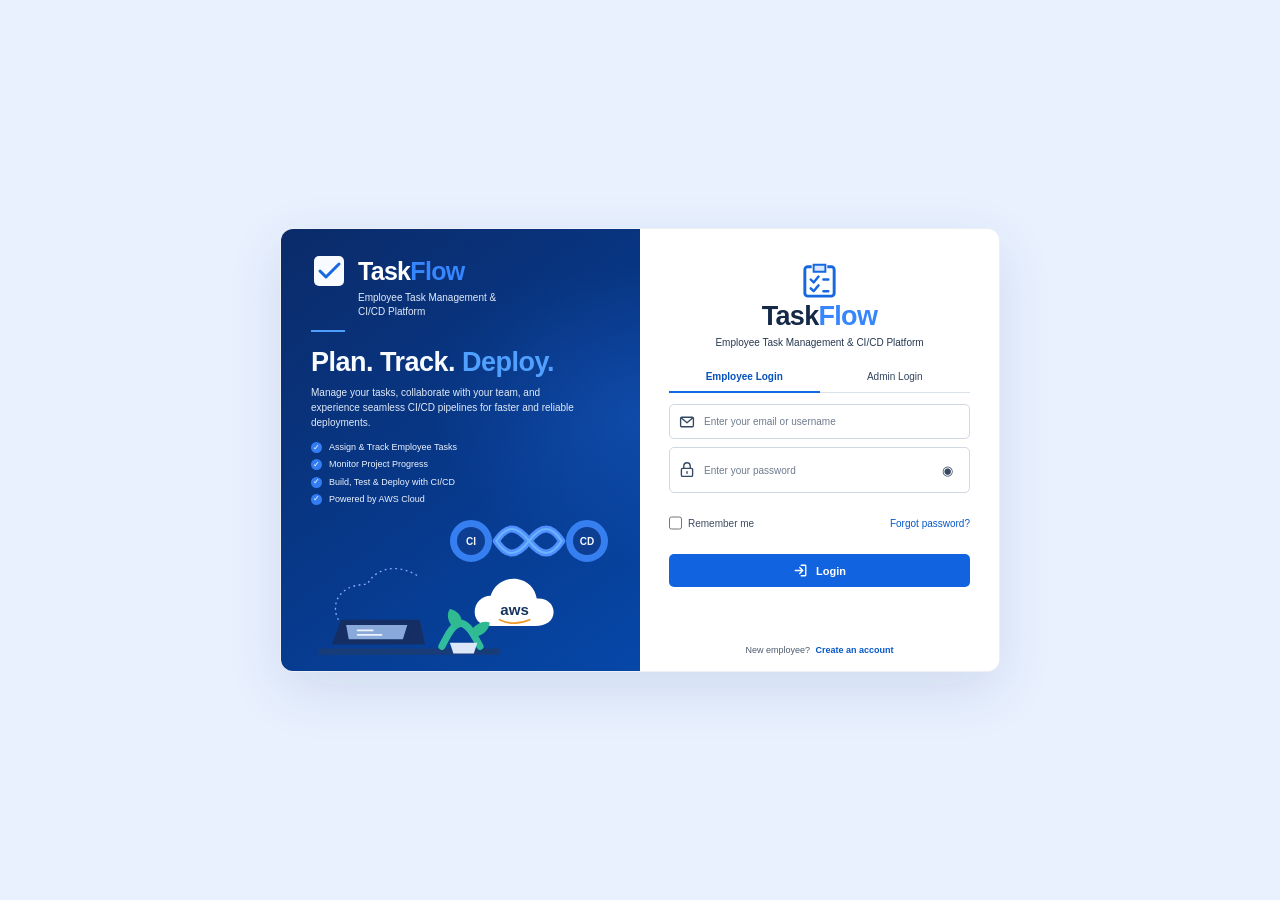
==== commit 6ba394bc: "Publish TaskFlow source updates Add the local TaskFlow implementation, employee invitation workflow," ====
--- a/frontend/dashboard.html
+++ b/frontend/dashboard.html
@@ -19,11 +19,11 @@
             <nav class="sidebar-nav" aria-label="Workspace">
                 <a class="nav-link is-active" href="#overview"><span aria-hidden="true">&#9638;</span> Dashboard</a>
                 <a class="nav-link" href="#task-board"><span aria-hidden="true">&#9744;</span> Tasks</a>
-                <a class="nav-link" href="#employees"><span aria-hidden="true">&#128100;</span> Employees</a>
-                <a class="nav-link" href="#service"><span aria-hidden="true">&#9678;</span> CI/CD Pipeline</a>
+                <a class="nav-link manager-only" href="#employees" hidden><span aria-hidden="true">&#128100;</span> Employees</a>
+                <a class="nav-link manager-only" href="#service" hidden><span aria-hidden="true">&#9678;</span> CI/CD Pipeline</a>
                 <a class="nav-link" href="#notifications"><span aria-hidden="true">&#128276;</span> Notifications</a>
                 <a class="nav-link" href="#settings"><span aria-hidden="true">&#9881;</span> Settings</a>
-                <a class="nav-link" href="#adminPanel"><span aria-hidden="true">&#9878;</span> Admin</a>
+                <a class="nav-link admin-only" href="#adminPanel" hidden><span aria-hidden="true">&#9878;</span> Admin</a>
             </nav>
             <div class="sidebar-bottom">
                 <span class="online-indicator"></span>
@@ -42,6 +42,7 @@
                     <span class="topbar-date" id="currentDate" aria-live="polite"></span>
                     <span class="account-avatar" aria-hidden="true">TF</span>
                     <span id="welcomeUser" class="welcome-user"></span>
+                    <span id="accountRoleBadge" class="status-tag"></span>
                     <button class="button button-quiet" type="button" onclick="logout()">Log out</button>
                 </div>
             </header>
@@ -53,7 +54,7 @@
                         <h1>TaskFlow Dashboard</h1>
                         <p class="section-copy">Manage tasks and keep your work moving.</p>
                     </div>
-                    <button class="button button-primary create-task-shortcut" type="button" onclick="openTaskModal()">+ Create task</button>
+                    <button class="button button-primary create-task-shortcut manager-only" type="button" onclick="openTaskModal()" hidden>+ Create task</button>
                 </section>
 
                 <section class="metric-grid" aria-label="Task summary">
@@ -93,7 +94,7 @@
                                     </select>
                                 </div>
                             </div>
-                            <div class="task-table-toolbar">
+                            <div class="task-table-toolbar manager-only" hidden>
                                 <div class="chip-row">
                                     <button class="chip chip-active" type="button">All (12)</button>
                                     <button class="chip" type="button">To Do (4)</button>
@@ -111,14 +112,15 @@
                             </div>
                         </section>
 
-                        <section class="panel employee-panel" id="employees" aria-labelledby="employeeHeading">
-                            <div class="panel-heading"><div><h2 id="employeeHeading">Employees</h2><p class="panel-subtitle">Team distribution</p></div><button class="button button-secondary" type="button" onclick="openEmployeeModal()">+ Add Employee</button></div>
+                        <section class="panel employee-panel manager-only" id="employees" aria-labelledby="employeeHeading" hidden>
+                            <div class="panel-heading"><div><h2 id="employeeHeading">Employees</h2><p class="panel-subtitle">Add an employee, then create a secure invitation link to share. Links expire after 7 days.</p></div><button class="button button-secondary" id="addEmployeeButton" type="button" onclick="openEmployeeModal()">+ Add Employee</button></div>
+                            <p id="employeeMessage" class="form-message" role="status" aria-live="polite"></p>
                             <div class="employee-grid" id="employeeGrid"></div>
                         </section>
                     </div>
 
                     <aside class="secondary-column">
-                        <section class="panel service-panel" id="service" aria-labelledby="serviceHeading">
+                        <section class="panel service-panel manager-only" id="service" aria-labelledby="serviceHeading" hidden>
                             <div class="panel-heading"><div><h2 id="serviceHeading">System status</h2><p class="panel-subtitle">Live backend connection</p></div><button class="button button-secondary" type="button" onclick="triggerPipeline()">Run pipeline</button></div>
                             <div class="service-status-row"><span class="service-dot is-checking" id="serviceDot"></span><strong id="serviceState">Checking service</strong></div>
                             <p id="serviceDetail" class="service-detail">Connecting to the TaskFlow API...</p>
@@ -151,6 +153,11 @@
                         <button class="button button-secondary" type="button" onclick="setupTwoFactor()">Set up authenticator OTP</button>
                         <button class="button button-secondary" type="button" onclick="enableBrowserNotifications()">Enable browser notifications</button>
                     </div>
+                    <form class="recovery-email-settings" onsubmit="saveRecoveryEmail(event)">
+                        <label for="settingRecoveryEmail">Password recovery email</label>
+                        <div><input type="email" id="settingRecoveryEmail" maxlength="160" autocomplete="email" placeholder="you@example.com" required><button class="button button-secondary" type="submit">Save email</button></div>
+                        <small>Reset links are sent to this address. Keep it current so you can recover your account.</small>
+                    </form>
                     <p id="settingsMessage" class="form-message" role="status" aria-live="polite"></p>
                 </section>
                 <section class="product-grid">
@@ -167,10 +174,19 @@
                         <div class="panel-heading"><div><h2 id="activityHeading">Activity history</h2><p class="panel-subtitle">Recent workspace events</p></div></div>
                         <div id="activityList" class="activity-list"></div>
                     </section>
-                    <section class="panel admin-panel" id="adminPanel" aria-labelledby="adminHeading">
+                    <section class="panel workload-panel manager-only" aria-labelledby="workloadHeading" hidden>
+                        <div class="panel-heading"><div><h2 id="workloadHeading">Team workload</h2><p class="panel-subtitle">Assigned tasks by employee</p></div></div>
+                        <div class="workload-table-wrap">
+                            <table class="workload-table">
+                                <thead><tr><th scope="col">Employee</th><th scope="col">Active</th><th scope="col">Overdue</th><th scope="col">Due in 7 days</th></tr></thead>
+                                <tbody id="workloadList"><tr><td colspan="4" class="workload-empty">Loading team workload...</td></tr></tbody>
+                            </table>
+                        </div>
+                    </section>
+                    <section class="panel admin-panel admin-only" id="adminPanel" aria-labelledby="adminHeading" hidden>
                         <div class="panel-heading"><div><h2 id="adminHeading">Admin control</h2><p class="panel-subtitle">Manage workspace access</p></div></div>
                         <div id="adminUserList" class="admin-user-list"><p class="lane-empty">Admin access required.</p></div>
-                        <div class="admin-actions"><button class="button button-secondary" type="button" onclick="loadMonitoringMetrics()">Refresh monitoring</button><button class="button button-secondary" type="button" onclick="createDatabaseBackup()">Create database backup</button></div>
+                        <div class="admin-actions"><button class="button button-secondary" type="button" onclick="loadMonitoringMetrics()">Refresh monitoring</button><button class="button button-secondary" type="button" onclick="createDatabaseBackup()">Export workspace backup</button></div>
                         <p id="monitoringMessage" class="form-message" role="status" aria-live="polite"></p>
                     </section>
                 </section>
@@ -240,7 +256,10 @@
                 <label><span>Name *</span><input id="employeeName" maxlength="80" required></label>
                 <label><span>Email *</span><input id="employeeEmail" type="email" maxlength="160" required></label>
                 <label><span>Role</span><input id="employeeRole" maxlength="80" value="Employee"></label>
+                <label><span>Account access</span><select id="employeeAccountRole"><option value="Employee">Employee</option></select></label>
+                <small class="form-hint">Account access is separate from the job title above. Employee accounts receive task-specific access.</small>
                 <label><span>Status</span><select id="employeeStatus"><option>Active</option><option>On leave</option><option>Inactive</option></select></label>
+                <p id="employeeFormMessage" class="form-message" role="status" aria-live="polite"></p>
                 <div class="modal-actions"><button type="button" class="button button-quiet" onclick="closeEmployeeModal()">Cancel</button><button type="submit" class="button button-primary" id="employeeSubmitButton">Add Employee</button></div>
             </form>
         </div>
@@ -250,6 +269,26 @@
             <div class="modal-header"><h3 id="employeeDetailsTitle">Employee details</h3><button type="button" class="modal-close" aria-label="Close" onclick="closeEmployeeDetails()">×</button></div>
             <div id="employeeDetailsContent" class="employee-details-content"></div>
             <div class="modal-actions"><button type="button" class="button button-primary" onclick="closeEmployeeDetails()">Close</button></div>
+        </div>
+    </div>
+    <div class="modal-backdrop hidden" id="employeeInviteModal" aria-hidden="true">
+        <div class="task-modal" role="dialog" aria-modal="true" aria-labelledby="employeeInviteTitle">
+            <div class="modal-header">
+                <h3 id="employeeInviteTitle">Employee invitation ready</h3>
+                <button type="button" class="modal-close" aria-label="Close" onclick="closeEmployeeInvite()">×</button>
+            </div>
+            <div class="invite-link-content">
+                <p id="employeeInviteDescription">Share this one-time invitation link securely with the employee.</p>
+                <label for="employeeInviteUrl">Invitation link</label>
+                <input id="employeeInviteUrl" type="text" readonly autocomplete="off">
+                <p class="form-hint">Anyone with this link can create the invited account. Share it only with the intended employee.</p>
+                <p id="employeeInviteExpiry" class="invite-expiry"></p>
+                <p id="employeeInviteMessage" class="form-message" role="status" aria-live="polite"></p>
+            </div>
+            <div class="modal-actions">
+                <button type="button" class="button button-quiet" onclick="closeEmployeeInvite()">Close</button>
+                <button type="button" class="button button-primary" id="copyEmployeeInviteButton" onclick="copyEmployeeInvitation()">Copy invitation link</button>
+            </div>
         </div>
     </div>
     <div class="modal-backdrop hidden" id="commentsModal" aria-hidden="true">
--- a/frontend/style.css
+++ b/frontend/style.css
@@ -851,9 +851,10 @@
 .board-lane {
 	min-height: 210px;
 	padding: 14px 12px 10px;
-	background: #fafcff;
-	border: 1px solid #ebf0f8;
-	border-radius: 12px;
+	background: linear-gradient(180deg, #f8faff 0%, #f4f8ff 100%);
+	border: 1px solid #e8edf8;
+	border-radius: 14px;
+	box-shadow: inset 0 1px 0 rgb(255 255 255 / 75%);
 }
 .workflow-board {
 	grid-template-columns: repeat(4, minmax(0, 1fr));
@@ -909,11 +910,18 @@
 .board-task {
 	display: grid;
 	grid-template-columns: minmax(0, 1fr) auto;
-	gap: 4px 12px;
-	padding: 8px 10px;
-	background: #fff;
-	border: 1px solid #edf1f9;
-	border-radius: 10px;
+	gap: 8px 12px;
+	padding: 12px 10px 10px;
+	background: linear-gradient(180deg, #ffffff 0%, #f9fbff 100%);
+	border: 1px solid #ebf0f9;
+	border-radius: 12px;
+	box-shadow: 0 8px 20px rgb(27 54 99 / 04%);
+	transition: transform 150ms ease, box-shadow 150ms ease;
+}
+
+.board-task:hover {
+	transform: translateY(-1px);
+	box-shadow: 0 10px 22px rgb(25 52 90 / 07%);
 }
 
 .board-task h4 {
@@ -935,12 +943,71 @@
 
 .board-task .task-meta {
 	grid-column: 1 / -1;
+	display: flex;
+	align-items: center;
+	justify-content: space-between;
+	gap: 8px;
+	padding-top: 2px;
 }
 
 .board-task .task-card-actions {
 	grid-column: 1 / -1;
 }
 
+.task-meta {
+	font-size: 10px;
+}
+
+.priority-pill {
+	display: inline-flex;
+	align-items: center;
+	justify-content: center;
+	padding: 4px 8px;
+	border-radius: 999px;
+	font-size: 10px;
+	font-weight: 800;
+	letter-spacing: 0.02em;
+}
+
+.priority-high {
+	background: #ffe8eb;
+	color: #c83d59;
+}
+
+.priority-medium {
+	background: #fff3d9;
+	color: #b67300;
+}
+
+.priority-low {
+	background: #e8f6ee;
+	color: #167d5b;
+}
+
+.assignee-wrap {
+	display: flex;
+	align-items: center;
+	gap: 8px;
+	grid-column: 1 / -1;
+	padding: 0 2px;
+	color: #5b6f8d;
+	font-size: 10px;
+}
+
+.assignee-avatar,
+.employee-avatar-mini {
+	display: inline-grid;
+	place-items: center;
+	width: 24px;
+	height: 24px;
+	background: linear-gradient(135deg, #6ca2ff 0%, #2d67e3 100%);
+	border-radius: 50%;
+	color: white;
+	font-size: 9px;
+	font-weight: 800;
+	box-shadow: 0 6px 14px rgb(47 104 245 / 18%);
+}
+
 .task-card-actions {
 	display: flex;
 	gap: 6px;
@@ -949,7 +1016,7 @@
 
 .task-action {
 	padding: 5px 7px;
-	background: #eef4ff;
+	background: #edf5ff;
 	border: 0;
 	border-radius: 7px;
 	color: #366fe9;
@@ -959,13 +1026,77 @@
 }
 
 .task-action-primary {
-	background: #dff6ea;
+	background: #dff7ea;
 	color: #1e9b5d;
 }
 
 .task-action-delete {
 	background: #fee7ea;
 	color: #d14a6a;
+}
+
+.employee-records {
+	display: grid;
+	gap: 10px;
+	grid-column: 1 / -1;
+}
+
+.employee-record {
+	display: grid;
+	gap: 10px;
+	padding: 10px 12px;
+	background: #fff;
+	border: 1px solid #ecf0f8;
+	border-radius: 12px;
+}
+
+.employee-main {
+	display: flex;
+	align-items: center;
+	gap: 10px;
+}
+
+.employee-main > div {
+	display: grid;
+	gap: 2px;
+	min-width: 0;
+}
+
+.employee-main strong {
+	color: #1f3253;
+	font-size: 13px;
+}
+
+.employee-main small {
+	color: #6c7f9c;
+	font-size: 10px;
+}
+
+.employee-actions {
+	display: flex;
+	gap: 6px;
+	flex-wrap: wrap;
+}
+
+.status-tag {
+	display: inline-flex;
+	align-items: center;
+	justify-content: center;
+	width: fit-content;
+	padding: 4px 8px;
+	border-radius: 999px;
+	font-size: 10px;
+	font-weight: 700;
+}
+
+.status-tag.success {
+	background: #e7f8ef;
+	color: #179e69;
+}
+
+.status-tag.running {
+	background: #fff1d7;
+	color: #b06d00;
 }
 
 .lane-empty {
@@ -1268,6 +1399,48 @@
 }
 
 .notification-list small {
+	color: #7185a6;
+	font-size: 11px;
+}
+
+[hidden] {
+	display: none !important;
+}
+
+.recovery-copy {
+	margin: 0;
+	color: #61728a;
+	font-size: 11px;
+	line-height: 1.5;
+}
+
+.recovery-back {
+	justify-self: center;
+}
+
+.recovery-email-settings {
+	display: grid;
+	gap: 8px;
+	max-width: 520px;
+	margin-top: 20px;
+}
+
+.recovery-email-settings > label {
+	color: #243b5c;
+	font-size: 12px;
+	font-weight: 700;
+}
+
+.recovery-email-settings > div {
+	display: flex;
+	gap: 8px;
+}
+
+.recovery-email-settings input {
+	min-width: 0;
+}
+
+.recovery-email-settings > small {
 	color: #7185a6;
 	font-size: 11px;
 }
@@ -1483,8 +1656,65 @@
 
 .analytics-panel,
 .calendar-panel,
-.activity-panel {
+.activity-panel,
+.workload-panel {
 	padding: 18px;
+}
+
+.workload-panel {
+	grid-column: 1 / -1;
+}
+
+.workload-table-wrap {
+	overflow-x: auto;
+}
+
+.workload-table {
+	width: 100%;
+	min-width: 520px;
+	border-collapse: collapse;
+	text-align: left;
+}
+
+.workload-table th,
+.workload-table td {
+	padding: 11px 10px;
+	border-bottom: 1px solid #e9eef7;
+	color: #425777;
+	font-size: 12px;
+}
+
+.workload-table thead th {
+	color: #7a8da9;
+	font-size: 10px;
+	font-weight: 750;
+	text-transform: uppercase;
+}
+
+.workload-table tbody th {
+	font-weight: 650;
+}
+
+.workload-table tbody th strong,
+.workload-table tbody th small {
+	display: block;
+}
+
+.workload-table tbody th small {
+	margin-top: 3px;
+	color: #8191a9;
+	font-size: 10px;
+	font-weight: 400;
+}
+
+.workload-number.is-overdue {
+	color: #c83d59;
+	font-weight: 800;
+}
+
+.workload-empty {
+	color: #7a8da9 !important;
+	text-align: center;
 }
 
 .analytics-stats {
@@ -2060,7 +2290,7 @@
 .workflow-preview {
 	width: min(100%, 440px);
 	margin-top: auto;
-	padding: 14px 17px 13px;
+	padding: 13px 16px 10px;
 	background: rgb(7 21 49 / 48%);
 	border: 1px solid rgb(134 176 242 / 24%);
 	border-radius: 8px;
@@ -2074,79 +2304,123 @@
 
 .preview-heading {
 	justify-content: space-between;
-	margin-bottom: 7px;
+	margin-bottom: 5px;
 	color: #95a9c8;
 	font-size: 9px;
 	font-weight: 750;
 	letter-spacing: 0.08em;
 }
 
-.preview-live {
-	display: inline-flex;
-	align-items: center;
-	gap: 5px;
-	color: #9ddbc9;
-}
-
-.preview-live i {
-	width: 6px;
-	height: 6px;
-	background: #3ccea4;
-	border-radius: 50%;
-}
-
 .preview-task {
-	gap: 9px;
-	min-height: 31px;
+	display: grid;
+	grid-template-columns: minmax(0, 1fr) auto;
+	align-items: center;
+	gap: 8px;
+	min-height: 38px;
+	padding: 5px 0;
 	color: #d9e3f2;
 	border-top: 1px solid rgb(159 183 218 / 12%);
+}
+
+.preview-count {
+	color: #8fbaff;
+	font-size: 8px;
+	font-weight: 800;
+	letter-spacing: 0.04em;
+}
+
+.preview-task-main {
+	display: flex;
+	align-items: center;
+	gap: 8px;
+	min-width: 0;
+	flex: 1;
+}
+
+.preview-state {
+	width: 8px;
+	height: 8px;
+	flex: 0 0 8px;
+	background: #879bb8;
+	border-radius: 50%;
+}
+
+.preview-state.done {
+	background: #38c889;
+}
+
+.preview-state.current {
+	background: #4c91ff;
+}
+
+.preview-state.next {
+	background: #f0b45d;
+}
+
+.preview-task-copy {
+	display: grid;
+	gap: 3px;
+	min-width: 0;
+}
+
+.preview-task-copy strong {
+	overflow: hidden;
+	color: #ebf3ff;
 	font-size: 10px;
-}
-
-.preview-check {
-	width: 13px;
-	height: 13px;
-	border: 1px solid #607899;
-	border-radius: 4px;
-}
-
-.preview-check:not(.preview-current) {
-	color: white;
-	background: #2377f4;
-	border-color: #2377f4;
-	font-size: 9px;
-	line-height: 11px;
-	text-align: center;
-}
-
-.preview-task > span:nth-child(2) {
-	flex: 1;
+	font-weight: 650;
+	text-overflow: ellipsis;
+	white-space: nowrap;
+}
+
+.preview-task-copy small {
+	display: flex;
+	align-items: center;
+	gap: 4px;
+	color: #91a7c7;
+	font-size: 8px;
+}
+
+.preview-avatar {
+	display: inline-grid;
+	place-items: center;
+	width: 15px;
+	height: 15px;
+	background: #5c76d8;
+	border-radius: 50%;
+	color: #fff;
+	font-size: 6px;
+	font-style: normal;
+	font-weight: 800;
 }
 
 .preview-tag {
+	flex: 0 0 auto;
+	padding: 4px 5px;
+	background: rgb(255 255 255 / 5%);
+	border: 1px solid rgb(159 183 218 / 12%);
+	border-radius: 5px;
 	color: #99acc7;
-	font-size: 8px;
+	font-size: 7px;
 	font-weight: 700;
-	letter-spacing: 0.06em;
+	letter-spacing: 0.04em;
+	white-space: nowrap;
+}
+
+.preview-tag.done {
+	background: rgb(45 190 127 / 10%);
+	border-color: rgb(75 203 151 / 22%);
+	color: #9dd9bf;
 }
 
 .preview-tag-current {
+	background: rgb(56 132 246 / 12%);
+	border-color: rgb(99 157 255 / 22%);
 	color: #7eb1ff;
 }
 
-.preview-progress {
-	height: 3px;
-	margin-top: 5px;
-	background: #273d61;
-	border-radius: 3px;
-}
-
-.preview-progress span {
-	display: block;
-	width: 62%;
-	height: 100%;
-	background: #347ef5;
-	border-radius: inherit;
+.preview-tag.next-tag {
+	background: rgb(255 255 255 / 4%);
+	color: #d0d7ef;
 }
 
 .visual-footer {
@@ -2197,6 +2471,10 @@
 	box-shadow: 0 16px 48px rgb(23 45 81 / 7%);
 }
 
+.auth-card-register {
+	width: min(100%, 680px);
+}
+
 .auth-card-brand {
 	margin-bottom: 23px;
 	color: #122847;
@@ -2230,9 +2508,116 @@
 	line-height: 1.5;
 }
 
+.signup-choice-grid {
+	display: grid;
+	grid-template-columns: repeat(2, minmax(0, 1fr));
+	gap: 14px;
+}
+
+.signup-choice-card {
+	display: flex;
+	flex-direction: column;
+	align-items: flex-start;
+	padding: 19px;
+	background: #f7faff;
+	border: 1px solid #e1e9f5;
+	border-radius: 12px;
+}
+
+.signup-choice-label {
+	color: #2876ed;
+	font-size: 9px;
+	font-weight: 800;
+	letter-spacing: 0.08em;
+}
+
+.signup-choice-card h3 {
+	margin: 10px 0 6px;
+	color: #142b4d;
+	font-size: 16px;
+}
+
+.signup-choice-card p {
+	flex: 1;
+	margin: 0 0 10px;
+	color: #687a95;
+	font-size: 11px;
+	line-height: 1.55;
+}
+
+.signup-choice-card .auth-submit {
+	width: 100%;
+}
+
+.signup-secondary {
+	color: #245cae;
+	background: #eaf2ff;
+	box-shadow: none;
+}
+
+.signup-secondary:hover {
+	background: #dceaff;
+	box-shadow: none;
+}
+
+.signup-invite-form {
+	display: grid;
+	gap: 12px;
+}
+
+.signup-invite-form label {
+	color: #243b5c;
+	font-size: 11px;
+	font-weight: 700;
+}
+
+.signup-invite-form input {
+	min-height: 44px;
+	padding: 10px 12px;
+	color: #1d3558;
+	background: #f7faff;
+	border: 1px solid #dbe4f0;
+	border-radius: 10px;
+	font-size: 12px;
+}
+
+.signup-invite-form input:focus {
+	border-color: #4a89ee;
+	outline: 0;
+	box-shadow: 0 0 0 3px rgb(52 126 245 / 12%);
+}
+
+.auth-back-button {
+	justify-self: start;
+	padding: 5px 0;
+	color: #1768df;
+	background: transparent;
+	border: 0;
+	cursor: pointer;
+	font-size: 11px;
+	font-weight: 700;
+}
+
+.auth-back-button:hover,
+.auth-back-button:focus-visible {
+	text-decoration: underline;
+}
+
 .auth-form {
 	display: grid;
+	gap: 12px;
+}
+
+.field-group {
+	display: grid;
 	gap: 8px;
+}
+
+.field-header {
+	display: flex;
+	align-items: center;
+	justify-content: space-between;
+	gap: 12px;
 }
 
 .auth-form label {
@@ -2242,14 +2627,53 @@
 	font-weight: 700;
 }
 
+.text-link {
+	color: #1768df;
+	font-size: 11px;
+	font-weight: 700;
+	text-decoration: none;
+}
+
+.text-link:hover,
+.text-link:focus-visible {
+	text-decoration: underline;
+}
+
+.input-wrap {
+	display: flex;
+	align-items: center;
+	min-height: 48px;
+	padding: 0 12px 0 0;
+	background: #f7faff;
+	border: 1px solid #dbe4f0;
+	border-radius: 10px;
+	transition: border-color 160ms ease, box-shadow 160ms ease, background 160ms ease;
+}
+
+.input-wrap:focus-within {
+	border-color: #4a89ee;
+	background: #fff;
+	box-shadow: 0 0 0 3px rgb(52 126 245 / 12%);
+}
+
+.field-icon {
+	display: grid;
+	place-items: center;
+	width: 38px;
+	color: #7a8fae;
+	font-size: 14px;
+}
+
 .auth-form input {
+	flex: 1;
 	min-height: 44px;
-	padding: 10px 12px;
+	padding: 10px 12px 10px 0;
 	color: #1d3558;
-	background: #fff;
-	border-color: #dbe4f0;
-	border-radius: 6px;
+	background: transparent;
+	border: 0;
+	border-radius: 0;
 	font-size: 12px;
+	box-shadow: none;
 }
 
 .auth-form input::placeholder {
@@ -2257,8 +2681,8 @@
 }
 
 .auth-form input:focus {
-	border-color: #4a89ee;
-	box-shadow: 0 0 0 3px rgb(52 126 245 / 12%);
+	border: 0;
+	box-shadow: none;
 	outline: 0;
 }
 
@@ -2289,18 +2713,50 @@
 	color: #1768df;
 }
 
+.form-options {
+	display: flex;
+	align-items: center;
+	justify-content: space-between;
+	gap: 12px;
+	margin-top: 2px;
+	padding: 2px 0;
+}
+
+.checkbox-wrap {
+	display: inline-flex;
+	align-items: center;
+	gap: 8px;
+	color: #5d7087;
+	font-size: 11px;
+	font-weight: 600;
+}
+
+.checkbox-wrap input {
+	width: 14px;
+	height: 14px;
+	min-height: 14px;
+	accent-color: #2474ed;
+}
+
 .auth-submit {
-	min-height: 44px;
-	margin-top: 10px;
+	min-height: 46px;
+	margin-top: 8px;
 	padding: 10px 16px;
 	color: #fff;
-	background: #2474ed;
+	background: linear-gradient(135deg, #2474ed 0%, #1859d6 100%);
 	border: 0;
-	border-radius: 6px;
-	box-shadow: 0 5px 12px rgb(36 116 237 / 18%);
+	border-radius: 10px;
+	box-shadow: 0 8px 18px rgb(36 116 237 / 22%);
 	cursor: pointer;
 	font-size: 12px;
 	font-weight: 700;
+	transition: transform 160ms ease, box-shadow 160ms ease;
+}
+
+.auth-submit:hover {
+	transform: translateY(-1px);
+	box-shadow: 0 10px 20px rgb(36 116 237 / 26%);
+	background: linear-gradient(135deg, #1d66d8 0%, #134ec0 100%);
 }
 
 .auth-submit:hover {
@@ -2447,6 +2903,10 @@
 		margin: 0 auto;
 	}
 
+	.signup-choice-grid {
+		grid-template-columns: 1fr;
+	}
+
 	.auth-legal {
 		margin-top: 17px;
 	}
@@ -2471,3 +2931,535 @@
 		font-size: 10px;
 	}
 }
+
+.login-page {
+	min-height: 100vh;
+	background: #e9f1ff;
+	font-family: Arial, Helvetica, sans-serif;
+}
+
+.login-shell {
+	display: grid;
+	min-height: 100vh;
+	place-items: center;
+	padding: 28px;
+}
+
+.login-frame {
+	display: grid;
+	grid-template-columns: 1fr 1fr;
+	width: min(720px, 100%);
+	min-height: 444px;
+	overflow: hidden;
+	background: #fff;
+	border: 1px solid rgb(20 52 103 / 8%);
+	border-radius: 13px;
+	box-shadow: 0 18px 55px rgb(22 55 112 / 12%);
+}
+
+.login-visual {
+	display: flex;
+	flex-direction: column;
+	min-width: 0;
+	padding: 24px 30px 14px;
+	color: #fff;
+	background:
+		radial-gradient(ellipse at 100% 42%, rgb(33 106 221 / 32%), transparent 41%),
+		linear-gradient(145deg, #0b2b69 0%, #073889 52%, #0647a8 100%);
+}
+
+.login-brand {
+	display: flex;
+	align-items: center;
+	gap: 11px;
+	width: fit-content;
+	color: #fff;
+	text-decoration: none;
+}
+
+.login-brand-icon {
+	display: grid;
+	width: 36px;
+	height: 36px;
+	place-items: center;
+}
+
+.login-brand-icon svg {
+	display: block;
+	width: 32px;
+	height: 32px;
+}
+
+.login-brand-name {
+	font-size: 25px;
+	font-weight: 750;
+	letter-spacing: -0.7px;
+}
+
+.login-brand-name span,
+.login-panel-heading h1 span {
+	color: #3686ff;
+}
+
+.login-brand-caption {
+	margin: 2px 0 0 47px;
+	color: #e1ebfa;
+	font-size: 10px;
+	line-height: 1.4;
+}
+
+.login-accent-rule {
+	width: 34px;
+	height: 2px;
+	margin-top: 11px;
+	background: #4d9eff;
+}
+
+.login-visual-copy {
+	margin-top: 15px;
+}
+
+.login-visual-copy h1 {
+	margin: 0 0 7px;
+	color: #f7faff;
+	font-size: 27px;
+	font-weight: 700;
+	letter-spacing: -0.5px;
+}
+
+.login-visual-copy h1 span {
+	color: #50a0ff;
+}
+
+.login-visual-copy p {
+	max-width: 270px;
+	margin: 0;
+	color: #e0eaf8;
+	font-size: 10px;
+	line-height: 1.5;
+}
+
+.login-feature-list {
+	display: grid;
+	gap: 6px;
+	margin: 12px 0 0;
+	padding: 0;
+	list-style: none;
+}
+
+.login-feature-list li {
+	display: flex;
+	align-items: center;
+	gap: 7px;
+	color: #edf4ff;
+	font-size: 9px;
+	line-height: 1.25;
+}
+
+.login-feature-list li span {
+	display: grid;
+	width: 11px;
+	height: 11px;
+	flex: 0 0 11px;
+	place-items: center;
+	color: #fff;
+	background: #337df2;
+	border-radius: 50%;
+	font-size: 8px;
+	font-weight: 700;
+}
+
+.login-flow-art {
+	margin-top: auto;
+}
+
+.login-pipeline {
+	display: flex;
+	align-items: center;
+	justify-content: flex-end;
+	height: 46px;
+	margin: -5px 2px -1px 0;
+}
+
+.login-pipeline > span {
+	display: grid;
+	width: 42px;
+	height: 42px;
+	flex: 0 0 42px;
+	place-items: center;
+	color: #f5f9ff;
+	background: #0e3e91;
+	border: 7px solid #367ff0;
+	border-radius: 50%;
+	font-size: 10px;
+	font-weight: 700;
+}
+
+.login-pipeline svg {
+	width: 78px;
+	height: 38px;
+	margin: 0 -2px;
+}
+
+.login-cloud-art {
+	display: block;
+	width: 100%;
+	height: 94px;
+}
+
+.login-panel {
+	display: flex;
+	flex-direction: column;
+	min-width: 0;
+	padding: 29px 29px 16px;
+	background: #fff;
+}
+
+.login-panel-heading {
+	display: grid;
+	justify-items: center;
+	text-align: center;
+}
+
+.login-panel-icon {
+	display: grid;
+	width: 43px;
+	height: 43px;
+	place-items: center;
+}
+
+.login-panel-icon svg {
+	display: block;
+	width: 43px;
+	height: 43px;
+}
+
+.login-panel-heading h1 {
+	margin: 0;
+	color: #152947;
+	font-size: 27px;
+	font-weight: 750;
+	letter-spacing: -0.7px;
+	line-height: 1.15;
+}
+
+.login-panel-heading p {
+	margin: 5px 0 12px;
+	color: #263750;
+	font-size: 10px;
+}
+
+.login-role-tabs {
+	display: grid;
+	grid-template-columns: 1fr 1fr;
+	border-bottom: 1px solid #dce2eb;
+}
+
+.login-role-tabs button {
+	position: relative;
+	min-height: 32px;
+	padding: 7px 3px;
+	color: #33445d;
+	background: transparent;
+	border: 0;
+	cursor: pointer;
+	font: inherit;
+	font-size: 10px;
+}
+
+.login-role-tabs button::after {
+	position: absolute;
+	right: 0;
+	bottom: -1px;
+	left: 0;
+	height: 2px;
+	background: transparent;
+	content: "";
+}
+
+.login-role-tabs button.is-active {
+	color: #0751bb;
+	font-weight: 700;
+}
+
+.login-role-tabs button.is-active::after {
+	background: #1268e7;
+}
+
+.login-role-tabs button:focus-visible,
+.login-text-button:focus-visible,
+.login-password-toggle:focus-visible {
+	outline: 2px solid #72aaff;
+	outline-offset: 2px;
+}
+
+.login-form {
+	display: grid;
+	gap: 8px;
+	margin-top: 11px;
+}
+
+.login-input {
+	display: flex;
+	align-items: center;
+	min-height: 35px;
+	padding: 0 9px;
+	color: #334861;
+	background: #fff;
+	border: 1px solid #d0d8e4;
+	border-radius: 5px;
+}
+
+.login-input:focus-within {
+	border-color: #4788e9;
+	box-shadow: 0 0 0 2px rgb(48 118 228 / 12%);
+}
+
+.login-input > svg {
+	width: 16px;
+	height: 16px;
+	flex: 0 0 16px;
+	margin-right: 9px;
+}
+
+.login-input input {
+	width: 100%;
+	min-width: 0;
+	min-height: 33px;
+	padding: 6px 0;
+	color: #20334d;
+	background: transparent;
+	border: 0;
+	outline: 0;
+	font: inherit;
+	font-size: 10px;
+}
+
+.login-input input::placeholder {
+	color: #6e7b8e;
+	opacity: 1;
+}
+
+.login-password-toggle {
+	display: grid;
+	width: 25px;
+	height: 27px;
+	flex: 0 0 25px;
+	place-items: center;
+	color: #344862;
+	background: transparent;
+	border: 0;
+	cursor: pointer;
+	font-size: 13px;
+}
+
+.login-form-options {
+	display: flex;
+	align-items: center;
+	justify-content: space-between;
+	min-height: 20px;
+}
+
+.login-form-options label {
+	display: inline-flex;
+	align-items: center;
+	gap: 6px;
+	color: #3d4c62;
+	font-size: 10px;
+}
+
+.login-form-options input {
+	width: 13px;
+	height: 13px;
+	margin: 0;
+	accent-color: #1768df;
+}
+
+.login-text-button {
+	padding: 3px 0;
+	color: #0758c7;
+	background: transparent;
+	border: 0;
+	cursor: pointer;
+	font: inherit;
+	font-size: 10px;
+}
+
+.login-submit {
+	display: flex;
+	align-items: center;
+	justify-content: center;
+	gap: 8px;
+	min-height: 33px;
+	margin-top: 1px;
+	padding: 7px 12px;
+	color: #fff;
+	background: #1163df;
+	border: 0;
+	border-radius: 5px;
+	cursor: pointer;
+	font: inherit;
+	font-size: 11px;
+	font-weight: 700;
+}
+
+.login-submit:hover {
+	background: #0754c6;
+}
+
+.login-submit svg {
+	width: 15px;
+	height: 15px;
+}
+
+.login-message {
+	min-height: 16px;
+	margin: 3px 0 -3px;
+	color: #b33c49;
+	font-size: 9px;
+	line-height: 1.4;
+}
+
+.login-message:empty {
+	min-height: 3px;
+	margin: 0;
+}
+
+.login-register-link {
+	margin: auto 0 0;
+	padding-top: 12px;
+	color: #4d5b70;
+	font-size: 9px;
+	text-align: center;
+}
+
+.login-register-link a {
+	margin-left: 3px;
+	color: #0758c7;
+	font-weight: 700;
+	text-decoration: none;
+}
+
+.login-register-link a:hover,
+.login-register-link a:focus-visible {
+	text-decoration: underline;
+}
+
+@media (max-width: 680px) {
+	.login-shell {
+		padding: 18px;
+	}
+
+	.login-frame {
+		grid-template-columns: 1fr;
+		max-width: 390px;
+	}
+
+	.login-visual {
+		min-height: 250px;
+		padding: 21px 25px 8px;
+	}
+
+	.login-visual-copy {
+		margin-top: 12px;
+	}
+
+	.login-visual-copy h1 {
+		font-size: 25px;
+	}
+
+	.login-feature-list {
+		grid-template-columns: 1fr 1fr;
+		gap: 7px 10px;
+		margin-top: 10px;
+	}
+
+	.login-feature-list li {
+		font-size: 8px;
+	}
+
+	.login-flow-art {
+		display: none;
+	}
+
+	.login-panel {
+		min-height: 420px;
+		padding: 22px 25px 18px;
+	}
+}
+
+@media (max-width: 360px) {
+	.login-shell {
+		padding: 10px;
+	}
+
+	.login-panel {
+		padding-right: 19px;
+		padding-left: 19px;
+	}
+}
+
+@media (min-width: 681px) and (max-height: 520px) {
+	.login-shell {
+		padding: 12px;
+	}
+
+	.login-frame {
+		min-height: 0;
+	}
+
+	.login-visual {
+		padding: 18px 26px 12px;
+	}
+
+	.login-flow-art {
+		display: none;
+	}
+
+	.login-panel {
+		padding: 16px 25px 12px;
+	}
+
+	.login-panel-icon,
+	.login-panel-icon svg {
+		width: 36px;
+		height: 36px;
+	}
+
+	.login-panel-heading h1 {
+		font-size: 23px;
+	}
+
+	.login-panel-heading p {
+		margin: 3px 0 8px;
+	}
+
+	.login-role-tabs button {
+		min-height: 28px;
+	}
+
+	.login-form {
+		gap: 6px;
+		margin-top: 8px;
+	}
+
+	.login-input {
+		min-height: 32px;
+	}
+
+	.login-input input {
+		min-height: 30px;
+	}
+
+	.login-form-options {
+		min-height: 17px;
+	}
+
+	.login-submit {
+		min-height: 30px;
+	}
+
+	.login-register-link {
+		padding-top: 7px;
+	}
+}
